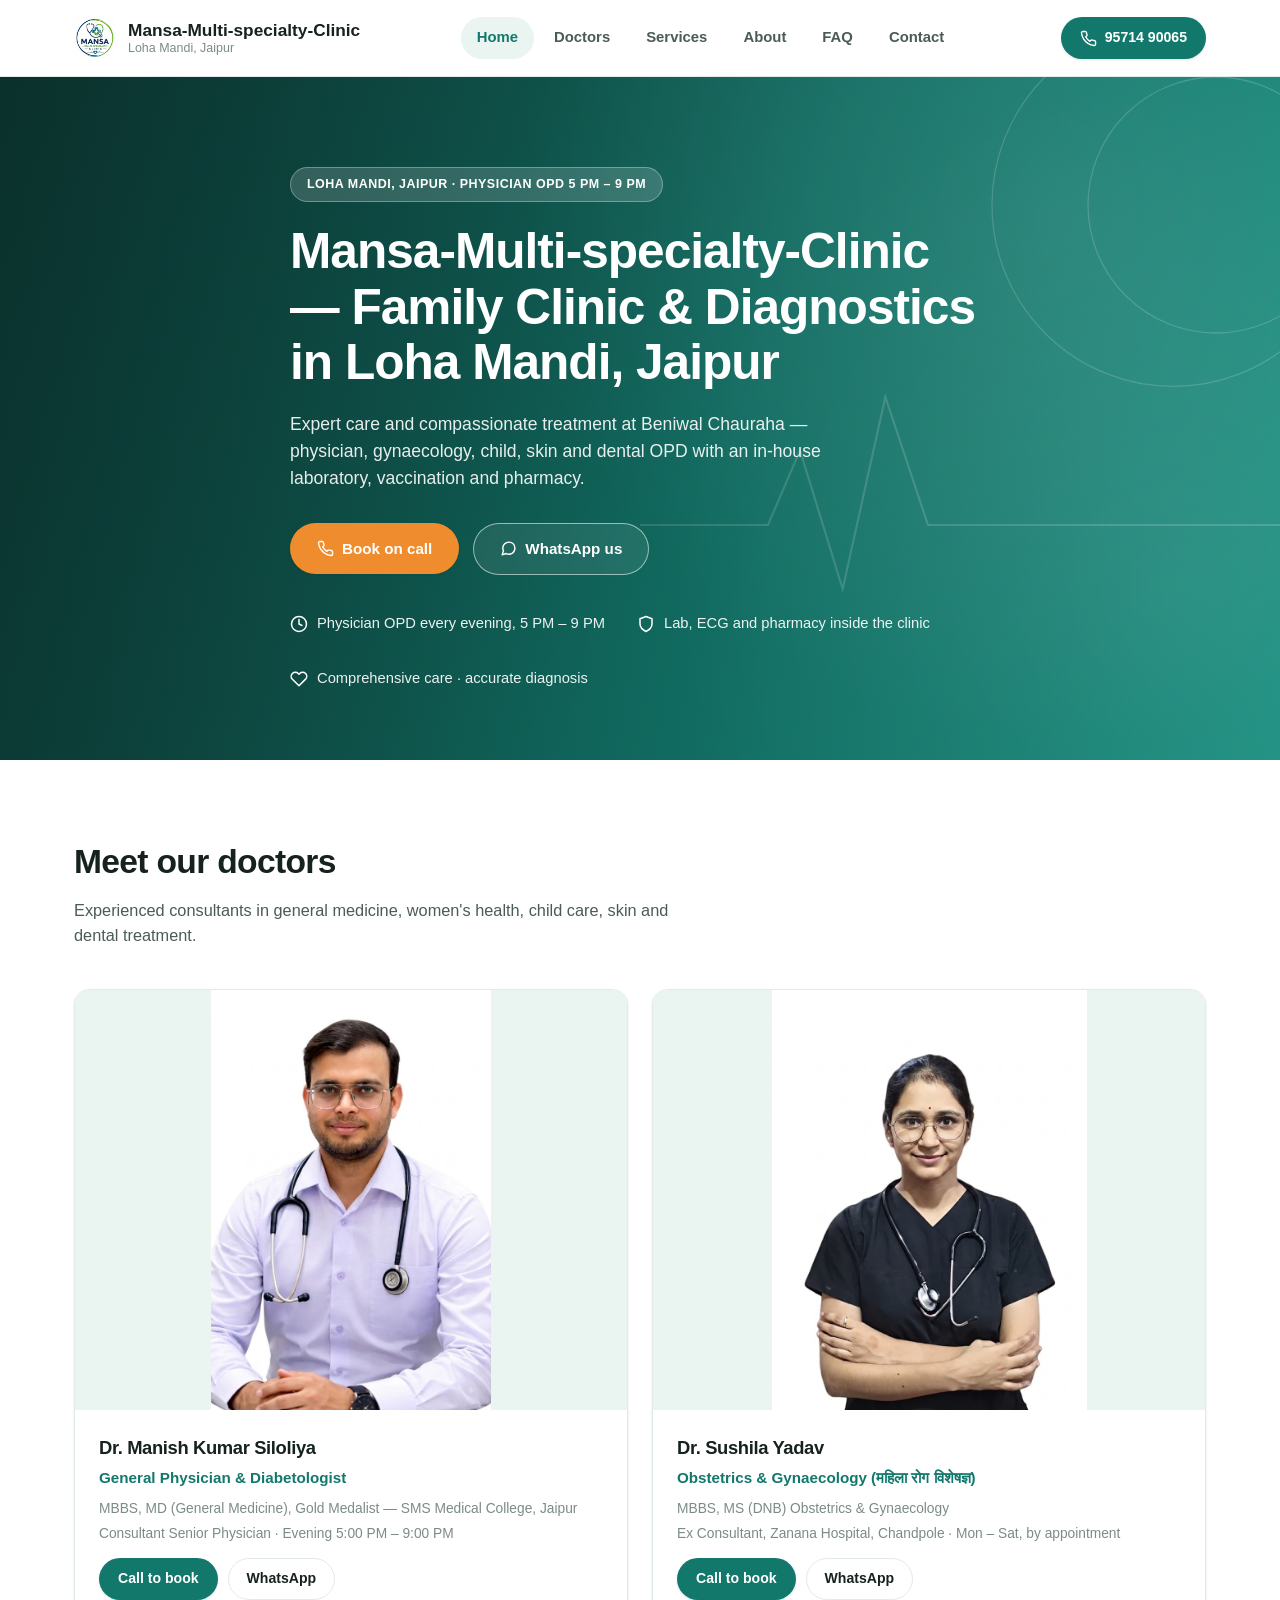
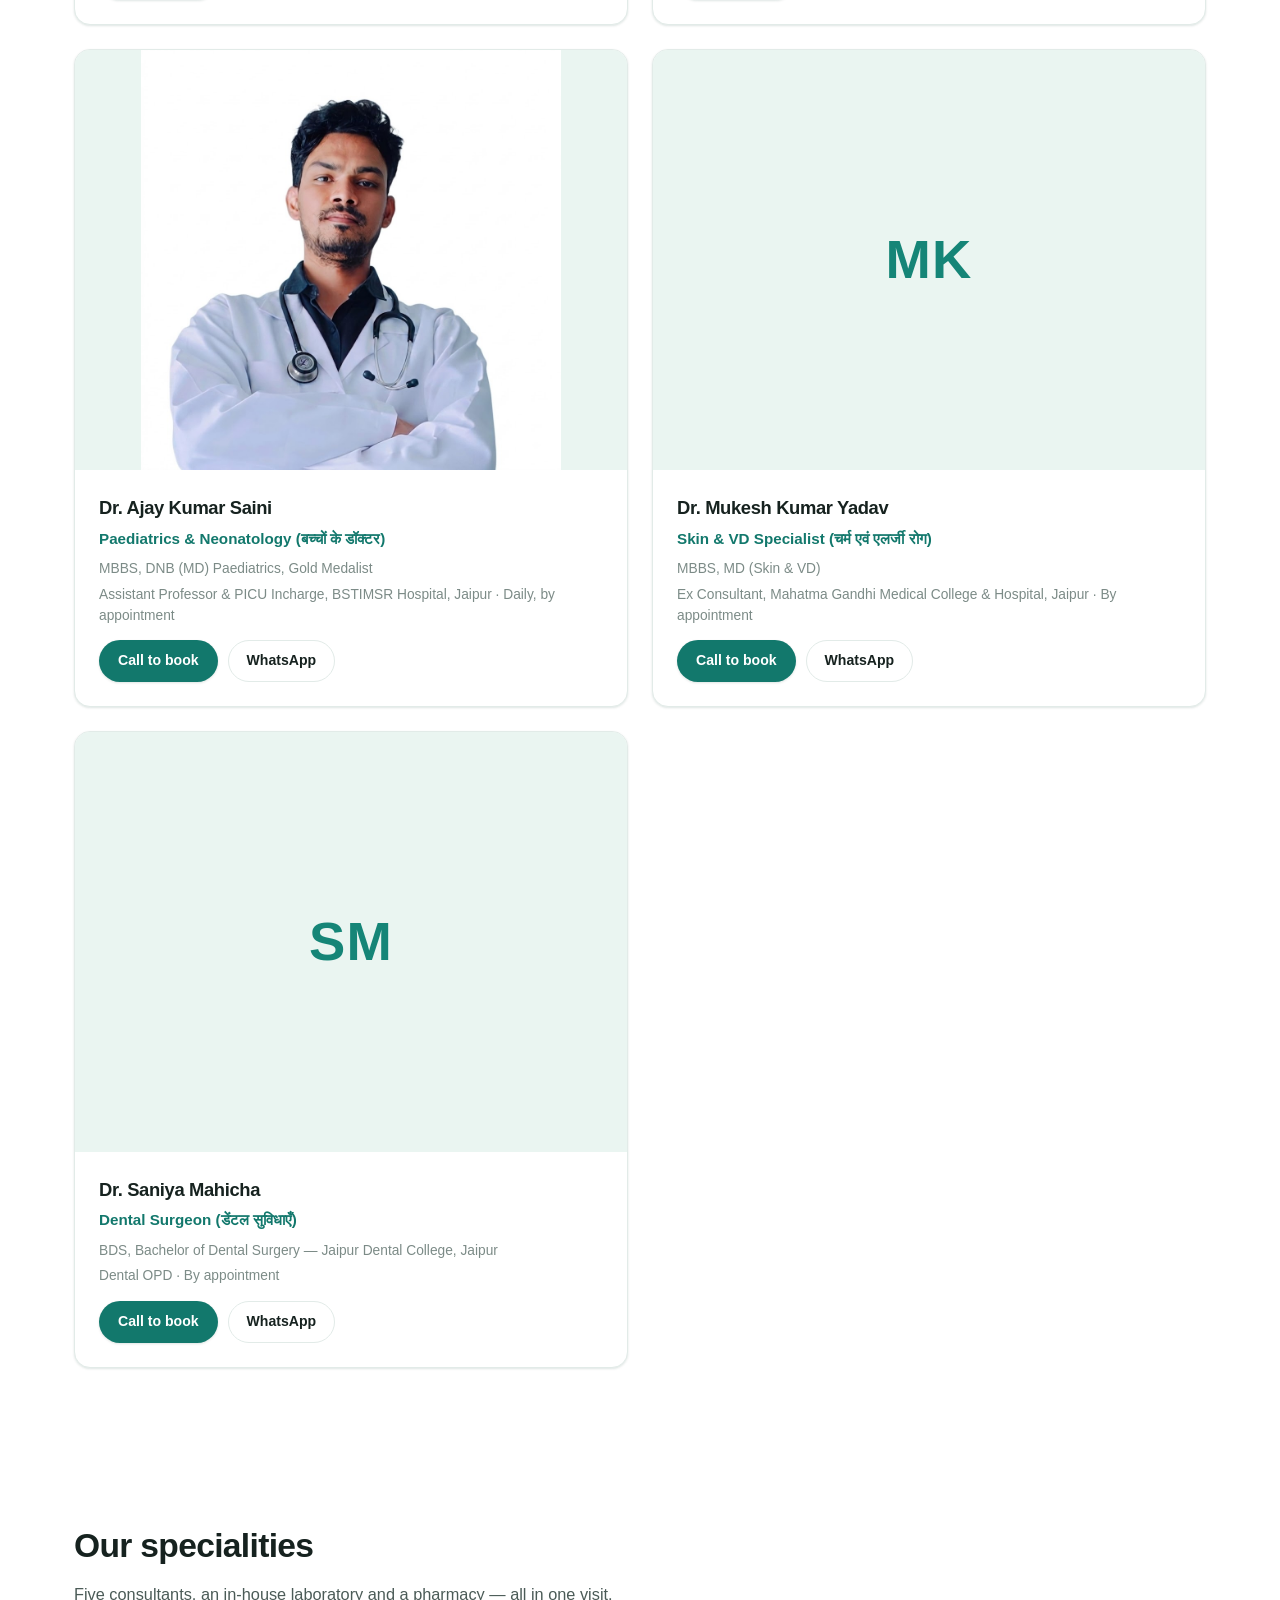
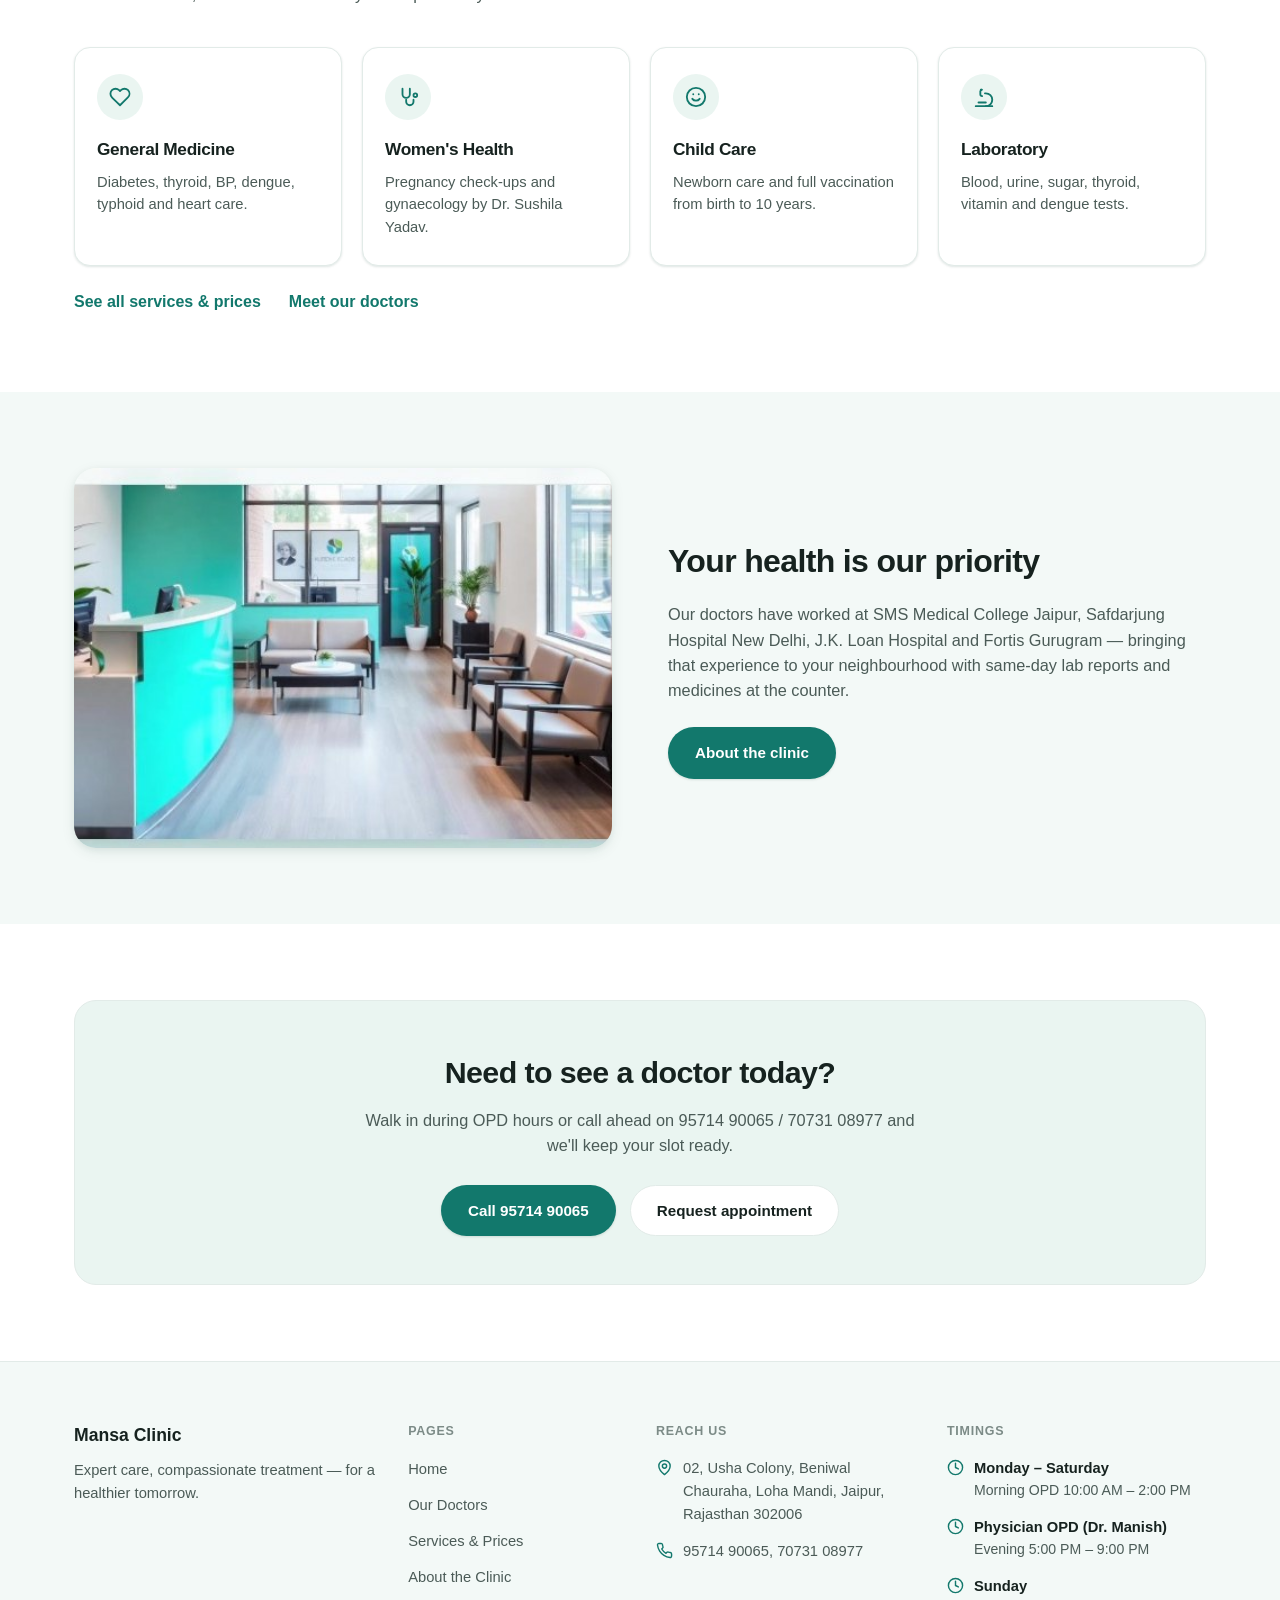
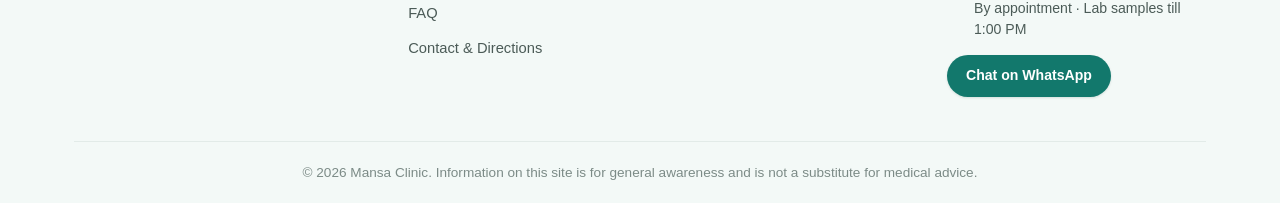
==== index.html @ d9204c1c "Remove empty section tag from index.html" ====
<!DOCTYPE html>
<html lang="en">
<head>
<meta charset="UTF-8" />
<meta name="viewport" content="width=device-width, initial-scale=1.0" />
<title>Mansa-Multi-specialty-Clinic
, Loha Mandi Jaipur | Doctors, Lab Tests &amp; Vaccination</title>
<meta name="description" content="Family clinic at Beniwal Chauraha, Loha Mandi, Jaipur. Physician, gynaecology, child, skin and dental OPD with lab tests, ECG, vaccination and pharmacy. Call 95714 90065." />
<link rel="icon" href="data:image/svg+xml,<svg xmlns=%22http://www.w3.org/2000/svg%22 viewBox=%220 0 24 24%22><circle cx=%2212%22 cy=%2212%22 r=%2212%22 fill=%22%2312786c%22/></svg>" />
<link rel="stylesheet" href="assets/style.css" />
</head>
<body>

<!-- ===================== HEADER ===================== -->
<header class="site-header">
  <div class="container">
    <a href="index.html" class="brand">
     <span class="brand-mark" style="background:none;">
       <img src="assets/logo.png" alt="Mansa Clinic logo" style="width:100%; height:100%; object-fit:contain;">
     </span>
      <span class="brand-text">
        <span class="brand-name">Mansa-Multi-specialty-Clinic
</span>
        <span class="brand-sub">Loha Mandi, Jaipur</span>
      </span>
    </a>

    <nav class="main-nav" id="main-nav">
      <a href="index.html" class="active">Home</a>
      <a href="index.html#doctors">Doctors</a>
      <a href="services.html">Services</a>
      <a href="about.html">About</a>
      <a href="faq.html">FAQ</a>
      <a href="contact.html">Contact</a>
    </nav>

    <a href="tel:+919571490065" class="btn btn-teal btn-sm header-cta">
      <svg viewBox="0 0 24 24" fill="none" stroke="currentColor" stroke-width="2" stroke-linecap="round" stroke-linejoin="round"><path d="M22 16.92v3a2 2 0 0 1-2.18 2 19.79 19.79 0 0 1-8.63-3.07 19.5 19.5 0 0 1-6-6 19.79 19.79 0 0 1-3.07-8.67A2 2 0 0 1 4.11 2h3a2 2 0 0 1 2 1.72c.127.96.361 1.903.7 2.81a2 2 0 0 1-.45 2.11L8.09 9.91a16 16 0 0 0 6 6l1.27-1.27a2 2 0 0 1 2.11-.45c.907.339 1.85.573 2.81.7A2 2 0 0 1 22 16.92z"/></svg>
      95714 90065
    </a>

    <button class="nav-toggle" id="nav-toggle" aria-label="Toggle menu" aria-expanded="false">
      <svg viewBox="0 0 24 24" fill="none" stroke="currentColor" stroke-width="2" stroke-linecap="round" stroke-linejoin="round"><line x1="3" y1="6" x2="21" y2="6"/><line x1="3" y1="12" x2="21" y2="12"/><line x1="3" y1="18" x2="21" y2="18"/></svg>
    </button>
  </div>
</header>

<!-- ===================== HERO ===================== -->
<section class="hero">
  <div class="hero-bg"></div>
  <div class="container hero-content">
    <span class="hero-badge">Loha Mandi, Jaipur · Physician OPD 5 PM – 9 PM</span>
    <h1>Mansa-Multi-specialty-Clinic
 — Family Clinic &amp; Diagnostics in Loha Mandi, Jaipur</h1>
    <p class="lead">Expert care and compassionate treatment at Beniwal Chauraha — physician, gynaecology, child, skin and dental OPD with an in-house laboratory, vaccination and pharmacy.</p>
    <div class="hero-actions">
      <a href="tel:+919571490065" class="btn btn-orange">
        <svg viewBox="0 0 24 24" fill="none" stroke="currentColor" stroke-width="2" stroke-linecap="round" stroke-linejoin="round"><path d="M22 16.92v3a2 2 0 0 1-2.18 2 19.79 19.79 0 0 1-8.63-3.07 19.5 19.5 0 0 1-6-6 19.79 19.79 0 0 1-3.07-8.67A2 2 0 0 1 4.11 2h3a2 2 0 0 1 2 1.72c.127.96.361 1.903.7 2.81a2 2 0 0 1-.45 2.11L8.09 9.91a16 16 0 0 0 6 6l1.27-1.27a2 2 0 0 1 2.11-.45c.907.339 1.85.573 2.81.7A2 2 0 0 1 22 16.92z"/></svg>
        Book on call
      </a>
      <a href="https://wa.me/919571490065?text=Hi!%20I'd%20like%20to%20book%20an%20appointment%20at%20Mansa%20Clinic%2C%20Loha%20Mandi%2C%20Jaipur." class="btn btn-outline-white" target="_blank" rel="noopener">
        <svg viewBox="0 0 24 24" fill="none" stroke="currentColor" stroke-width="2" stroke-linecap="round" stroke-linejoin="round"><path d="M21 11.5a8.38 8.38 0 0 1-.9 3.8 8.5 8.5 0 0 1-7.6 4.7 8.38 8.38 0 0 1-3.8-.9L3 21l1.9-5.7a8.38 8.38 0 0 1-.9-3.8 8.5 8.5 0 0 1 4.7-7.6 8.38 8.38 0 0 1 3.8-.9h.5a8.48 8.48 0 0 1 8 8v.5z"/></svg>
        WhatsApp us
      </a>
    </div>
    <div class="hero-facts">
      <span class="hero-fact">
        <svg viewBox="0 0 24 24" fill="none" stroke="currentColor" stroke-width="2" stroke-linecap="round" stroke-linejoin="round"><circle cx="12" cy="12" r="10"/><polyline points="12 6 12 12 16 14"/></svg>
        Physician OPD every evening, 5 PM – 9 PM
      </span>
      <span class="hero-fact">
        <svg viewBox="0 0 24 24" fill="none" stroke="currentColor" stroke-width="2" stroke-linecap="round" stroke-linejoin="round"><path d="M12 22s8-4 8-10V5l-8-3-8 3v7c0 6 8 10 8 10z"/></svg>
        Lab, ECG and pharmacy inside the clinic
      </span>
      <span class="hero-fact">
        <svg viewBox="0 0 24 24" fill="none" stroke="currentColor" stroke-width="2" stroke-linecap="round" stroke-linejoin="round"><path d="M20.8 4.6a5.5 5.5 0 0 0-7.8 0L12 5.6l-1-1a5.5 5.5 0 0 0-7.8 7.8l1 1L12 21l7.8-7.8 1-1a5.5 5.5 0 0 0 0-7.6z"/></svg>
        Comprehensive care · accurate diagnosis
      </span>
    </div>
  </div>
 </section>
  <!-- ===================== DOCTORS ===================== -->
 <section class="section" id="doctors">
  <div class="container">
    <div class="section-head">
      <h2>Meet our doctors</h2>
      <p>Experienced consultants in general medicine, women's health, child care, skin and dental treatment.</p>
    </div>

    <div class="doctor-grid">

      <div class="doctor-card">
        <div class="doctor-photo">
          <img src="assets/doctor-manish.jpg" alt="Dr. Manish Kumar Siloliya" />
        </div>
        <div class="doctor-body">
          <h3>Dr. Manish Kumar Siloliya</h3>
          <span class="doctor-specialty">General Physician &amp; Diabetologist</span>
          <p class="doctor-cred">MBBS, MD (General Medicine), Gold Medalist — SMS Medical College, Jaipur</p>
          <p class="doctor-cred">Consultant Senior Physician · Evening 5:00 PM – 9:00 PM</p>
          <div class="doctor-actions">
            <a href="tel:+919571490065" class="btn btn-teal btn-sm">Call to book</a>
            <a href="https://wa.me/919571490065" class="btn btn-outline btn-sm" target="_blank" rel="noopener">WhatsApp</a>
          </div>
        </div>
      </div>

      <div class="doctor-card">
        <div class="doctor-photo">
          <img src="assets/doctor-sushila.jpg" alt="Dr. Sushila Yadav" />
        </div>
        <div class="doctor-body">
          <h3>Dr. Sushila Yadav</h3>
          <span class="doctor-specialty">Obstetrics &amp; Gynaecology (महिला रोग विशेषज्ञ)</span>
          <p class="doctor-cred">MBBS, MS (DNB) Obstetrics &amp; Gynaecology</p>
          <p class="doctor-cred">Ex Consultant, Zanana Hospital, Chandpole · Mon – Sat, by appointment</p>
          <div class="doctor-actions">
            <a href="tel:+919571490065" class="btn btn-teal btn-sm">Call to book</a>
            <a href="https://wa.me/919571490065" class="btn btn-outline btn-sm" target="_blank" rel="noopener">WhatsApp</a>
          </div>
        </div>
      </div>

      <div class="doctor-card">
        <div class="doctor-photo">
          <img src="assets/doctor-ajay.jpg" alt="Dr. Ajay Kumar Saini" />
        </div>
        <div class="doctor-body">
          <h3>Dr. Ajay Kumar Saini</h3>
          <span class="doctor-specialty">Paediatrics &amp; Neonatology (बच्चों के डॉक्टर)</span>
          <p class="doctor-cred">MBBS, DNB (MD) Paediatrics, Gold Medalist</p>
          <p class="doctor-cred">Assistant Professor &amp; PICU Incharge, BSTIMSR Hospital, Jaipur · Daily, by appointment</p>
          <div class="doctor-actions">
            <a href="tel:+919571490065" class="btn btn-teal btn-sm">Call to book</a>
            <a href="https://wa.me/919571490065" class="btn btn-outline btn-sm" target="_blank" rel="noopener">WhatsApp</a>
          </div>
        </div>
      </div>

      <div class="doctor-card">
        <div class="doctor-photo">
          <span class="doctor-initials">MK</span>
        </div>
        <div class="doctor-body">
          <h3>Dr. Mukesh Kumar Yadav</h3>
          <span class="doctor-specialty">Skin &amp; VD Specialist (चर्म एवं एलर्जी रोग)</span>
          <p class="doctor-cred">MBBS, MD (Skin &amp; VD)</p>
          <p class="doctor-cred">Ex Consultant, Mahatma Gandhi Medical College &amp; Hospital, Jaipur · By appointment</p>
          <div class="doctor-actions">
            <a href="tel:+919571490065" class="btn btn-teal btn-sm">Call to book</a>
            <a href="https://wa.me/919571490065" class="btn btn-outline btn-sm" target="_blank" rel="noopener">WhatsApp</a>
          </div>
        </div>
      </div>

      <div class="doctor-card">
        <div class="doctor-photo">
          <span class="doctor-initials">SM</span>
        </div>
        <div class="doctor-body">
          <h3>Dr. Saniya Mahicha</h3>
          <span class="doctor-specialty">Dental Surgeon (डेंटल सुविधाएँ)</span>
          <p class="doctor-cred">BDS, Bachelor of Dental Surgery — Jaipur Dental College, Jaipur</p>
          <p class="doctor-cred">Dental OPD · By appointment</p>
          <div class="doctor-actions">
            <a href="tel:+919571490065" class="btn btn-teal btn-sm">Call to book</a>
            <a href="https://wa.me/919571490065" class="btn btn-outline btn-sm" target="_blank" rel="noopener">WhatsApp</a>
          </div>
        </div>
      </div>

    </div>
  </div>
</section>

<!-- ===================== SPECIALITIES ===================== -->
<section class="section">
  <div class="container">
    <div class="section-head">
      <h2>Our specialities</h2>
      <p>Five consultants, an in-house laboratory and a pharmacy — all in one visit.</p>
    </div>

    <div class="card-grid-4">
      <div class="feature-card">
        <span class="feature-icon">
          <svg viewBox="0 0 24 24" fill="none" stroke="currentColor" stroke-width="2" stroke-linecap="round" stroke-linejoin="round"><path d="M20.8 4.6a5.5 5.5 0 0 0-7.8 0L12 5.6l-1-1a5.5 5.5 0 0 0-7.8 7.8l1 1L12 21l7.8-7.8 1-1a5.5 5.5 0 0 0 0-7.6z"/></svg>
        </span>
        <h3>General Medicine</h3>
        <p>Diabetes, thyroid, BP, dengue, typhoid and heart care.</p>
      </div>

      <div class="feature-card">
        <span class="feature-icon">
          <svg viewBox="0 0 24 24" fill="none" stroke="currentColor" stroke-width="2" stroke-linecap="round" stroke-linejoin="round"><path d="M6 3v6a4 4 0 0 0 8 0V3"/><path d="M10 15v2a4 4 0 0 0 8 0v-2"/><circle cx="20" cy="10" r="2"/></svg>
        </span>
        <h3>Women's Health</h3>
        <p>Pregnancy check-ups and gynaecology by Dr. Sushila Yadav.</p>
      </div>

      <div class="feature-card">
        <span class="feature-icon">
          <svg viewBox="0 0 24 24" fill="none" stroke="currentColor" stroke-width="2" stroke-linecap="round" stroke-linejoin="round"><circle cx="12" cy="12" r="10"/><path d="M8 14s1.5 2 4 2 4-2 4-2"/><line x1="9" y1="9" x2="9.01" y2="9"/><line x1="15" y1="9" x2="15.01" y2="9"/></svg>
        </span>
        <h3>Child Care</h3>
        <p>Newborn care and full vaccination from birth to 10 years.</p>
      </div>

      <div class="feature-card">
        <span class="feature-icon">
          <svg viewBox="0 0 24 24" fill="none" stroke="currentColor" stroke-width="2" stroke-linecap="round" stroke-linejoin="round"><path d="M6 18h8"/><path d="M3 22h18"/><path d="M14 22a7 7 0 1 0 0-14h-1"/><path d="M9.5 4 8 5.5V9a2 2 0 0 0 2 2"/><path d="M8.5 4h1"/></svg>
        </span>
        <h3>Laboratory</h3>
        <p>Blood, urine, sugar, thyroid, vitamin and dengue tests.</p>
      </div>
    </div>

    <div class="section-links">
      <a href="services.html" class="text-link">See all services &amp; prices</a>
      <a href="doctors.html" class="text-link">Meet our doctors</a>
    </div>
  </div>
</section>

<!-- ===================== SPLIT: reception + priority text ===================== -->
<section class="section section-alt">
  <div class="container split">
    <div class="split-media">
      <img src="assets/reception.jpg" alt="Waiting area and reception at Mansa-Multi-specialty-Clinic
, Loha Mandi, Jaipur" />
    </div>
    <div>
      <h2>Your health is our priority</h2>
      <p>Our doctors have worked at SMS Medical College Jaipur, Safdarjung Hospital New Delhi, J.K. Loan Hospital and Fortis Gurugram — bringing that experience to your neighbourhood with same-day lab reports and medicines at the counter.</p>
      <a href="about.html" class="btn btn-teal">About the clinic</a>
    </div>
  </div>
</section>

<!-- ===================== CTA ===================== -->
<section class="section">
  <div class="container">
    <div class="cta-banner">
      <h2>Need to see a doctor today?</h2>
      <p>Walk in during OPD hours or call ahead on 95714 90065 / 70731 08977 and we'll keep your slot ready.</p>
      <div class="cta-actions">
        <a href="tel:+919571490065" class="btn btn-teal">Call 95714 90065</a>
        <a href="contact.html" class="btn btn-outline">Request appointment</a>
      </div>
    </div>
  </div>
</section>

<!-- ===================== FOOTER ===================== -->
<footer class="site-footer">
  <div class="container">
    <div class="footer-grid">
      <div class="footer-col">
        <div class="footer-brand">Mansa Clinic</div>
        <p>Expert care, compassionate treatment — for a healthier tomorrow.</p>
      </div>
      <div class="footer-col">
        <h4>Pages</h4>
        <ul>
          <li><a href="index.html">Home</a></li>
          <li><a href="index.html#doctors">Our Doctors</a></li>
          <li><a href="services.html">Services &amp; Prices</a></li>
          <li><a href="about.html">About the Clinic</a></li>
          <li><a href="faq.html">FAQ</a></li>
          <li><a href="contact.html">Contact &amp; Directions</a></li>
        </ul>
      </div>
      <div class="footer-col">
        <h4>Reach us</h4>
        <div class="footer-line">
          <svg viewBox="0 0 24 24" fill="none" stroke="currentColor" stroke-width="2" stroke-linecap="round" stroke-linejoin="round"><path d="M20 10c0 6-8 12-8 12s-8-6-8-12a8 8 0 0 1 16 0z"/><circle cx="12" cy="10" r="3"/></svg>
          <span>02, Usha Colony, Beniwal Chauraha, Loha Mandi, Jaipur, Rajasthan 302006</span>
        </div>
        <div class="footer-line">
          <svg viewBox="0 0 24 24" fill="none" stroke="currentColor" stroke-width="2" stroke-linecap="round" stroke-linejoin="round"><path d="M22 16.92v3a2 2 0 0 1-2.18 2 19.79 19.79 0 0 1-8.63-3.07 19.5 19.5 0 0 1-6-6 19.79 19.79 0 0 1-3.07-8.67A2 2 0 0 1 4.11 2h3a2 2 0 0 1 2 1.72c.127.96.361 1.903.7 2.81a2 2 0 0 1-.45 2.11L8.09 9.91a16 16 0 0 0 6 6l1.27-1.27a2 2 0 0 1 2.11-.45c.907.339 1.85.573 2.81.7A2 2 0 0 1 22 16.92z"/></svg>
          <span><a href="tel:+919571490065">95714 90065</a>, <a href="tel:+917073108977">70731 08977</a></span>
        </div>
      </div>
      <div class="footer-col">
        <h4>Timings</h4>
        <div class="footer-timing">
          <svg viewBox="0 0 24 24" fill="none" stroke="currentColor" stroke-width="2" stroke-linecap="round" stroke-linejoin="round"><circle cx="12" cy="12" r="10"/><polyline points="12 6 12 12 16 14"/></svg>
          <span><strong>Monday – Saturday</strong><span>Morning OPD 10:00 AM – 2:00 PM</span></span>
        </div>
        <div class="footer-timing">
          <svg viewBox="0 0 24 24" fill="none" stroke="currentColor" stroke-width="2" stroke-linecap="round" stroke-linejoin="round"><circle cx="12" cy="12" r="10"/><polyline points="12 6 12 12 16 14"/></svg>
          <span><strong>Physician OPD (Dr. Manish)</strong><span>Evening 5:00 PM – 9:00 PM</span></span>
        </div>
        <div class="footer-timing">
          <svg viewBox="0 0 24 24" fill="none" stroke="currentColor" stroke-width="2" stroke-linecap="round" stroke-linejoin="round"><circle cx="12" cy="12" r="10"/><polyline points="12 6 12 12 16 14"/></svg>
          <span><strong>Sunday</strong><span>By appointment · Lab samples till 1:00 PM</span></span>
        </div>
        <a href="https://wa.me/919571490065?text=Hi!%20I'd%20like%20to%20book%20an%20appointment%20at%20Mansa%20Clinic%2C%20Loha%20Mandi%2C%20Jaipur." class="btn btn-teal btn-sm" target="_blank" rel="noopener">Chat on WhatsApp</a>
      </div>
    </div>
    <div class="footer-bottom">© 2026 Mansa Clinic. Information on this site is for general awareness and is not a substitute for medical advice.</div>
  </div>
</footer>

<!-- ===================== MOBILE STICKY BAR ===================== -->
<div class="mobile-bar">
  <a href="tel:+919571490065" class="mb-call">
    <svg viewBox="0 0 24 24" fill="none" stroke="currentColor" stroke-width="2" stroke-linecap="round" stroke-linejoin="round"><path d="M22 16.92v3a2 2 0 0 1-2.18 2 19.79 19.79 0 0 1-8.63-3.07 19.5 19.5 0 0 1-6-6 19.79 19.79 0 0 1-3.07-8.67A2 2 0 0 1 4.11 2h3a2 2 0 0 1 2 1.72c.127.96.361 1.903.7 2.81a2 2 0 0 1-.45 2.11L8.09 9.91a16 16 0 0 0 6 6l1.27-1.27a2 2 0 0 1 2.11-.45c.907.339 1.85.573 2.81.7A2 2 0 0 1 22 16.92z"/></svg>
    Call now
  </a>
  <a href="https://wa.me/919571490065" class="mb-whatsapp" target="_blank" rel="noopener">
    <svg viewBox="0 0 24 24" fill="none" stroke="currentColor" stroke-width="2" stroke-linecap="round" stroke-linejoin="round"><path d="M21 11.5a8.38 8.38 0 0 1-.9 3.8 8.5 8.5 0 0 1-7.6 4.7 8.38 8.38 0 0 1-3.8-.9L3 21l1.9-5.7a8.38 8.38 0 0 1-.9-3.8 8.5 8.5 0 0 1 4.7-7.6 8.38 8.38 0 0 1 3.8-.9h.5a8.48 8.48 0 0 1 8 8v.5z"/></svg>
    WhatsApp
  </a>
  <a href="contact.html" class="mb-book">
    <svg viewBox="0 0 24 24" fill="none" stroke="currentColor" stroke-width="2" stroke-linecap="round" stroke-linejoin="round"><rect x="3" y="4" width="18" height="18" rx="2"/><line x1="16" y1="2" x2="16" y2="6"/><line x1="8" y1="2" x2="8" y2="6"/><line x1="3" y1="10" x2="21" y2="10"/></svg>
    Book
  </a>
</div>

<script src="assets/script.js"></script>
</body>
</html>
---- assets/style.css ----
/* ==========================================================================
   Mansa Clinic — shared stylesheet
   Replicates the existing Lovable-built site: teal/sage palette, warm
   orange CTA accent, pill buttons, soft cards, clean sans-serif type.
   ========================================================================== */

:root {
  --teal-900: #0d3d38;
  --teal-700: #12786c;
  --teal-600: #158577;
  --teal-500: #1c9c8b;
  --sage-100: #eaf5f1;
  --sage-50: #f3f9f7;
  --ink: #16221f;
  --ink-soft: #4b5b57;
  --ink-faint: #7c8b87;
  --line: #e2ebe8;
  --white: #ffffff;
  --orange: #ef8d2e;
  --orange-dark: #d97a1c;
  --rose: #c65d78;
  --rose-bg: #fbeaf0;
  --shadow-sm: 0 1px 2px rgba(13, 61, 56, 0.06), 0 1px 3px rgba(13, 61, 56, 0.08);
  --shadow-md: 0 4px 14px rgba(13, 61, 56, 0.08), 0 2px 6px rgba(13, 61, 56, 0.06);
  --shadow-lg: 0 12px 32px rgba(13, 61, 56, 0.14);
  --radius-sm: 10px;
  --radius-md: 16px;
  --radius-lg: 22px;
  --radius-pill: 999px;
  --max-width: 1180px;
  --header-h: 76px;
}

* {
  box-sizing: border-box;
}

html {
  scroll-behavior: smooth;
}

body {
  margin: 0;
  font-family: "Inter", -apple-system, BlinkMacSystemFont, "Segoe UI", Roboto, Helvetica, Arial, sans-serif;
  color: var(--ink);
  background: var(--white);
  line-height: 1.55;
  -webkit-font-smoothing: antialiased;
}

img {
  max-width: 100%;
  display: block;
}

a {
  color: inherit;
  text-decoration: none;
}

ul {
  margin: 0;
  padding: 0;
  list-style: none;
}

h1, h2, h3, h4 {
  margin: 0;
  font-weight: 800;
  letter-spacing: -0.02em;
  color: var(--ink);
}

p {
  margin: 0;
}

button {
  font-family: inherit;
  cursor: pointer;
}

.container {
  width: 100%;
  max-width: var(--max-width);
  margin: 0 auto;
  padding: 0 24px;
}

:focus-visible {
  outline: 2px solid var(--teal-600);
  outline-offset: 2px;
}

/* Respect reduced motion */
@media (prefers-reduced-motion: reduce) {
  *, *::before, *::after {
    animation-duration: 0.01ms !important;
    animation-iteration-count: 1 !important;
    transition-duration: 0.01ms !important;
    scroll-behavior: auto !important;
  }
}

/* ---------------- Buttons ---------------- */

.btn {
  display: inline-flex;
  align-items: center;
  justify-content: center;
  gap: 8px;
  padding: 13px 26px;
  border-radius: var(--radius-pill);
  font-weight: 600;
  font-size: 0.95rem;
  border: 1px solid transparent;
  transition: transform 0.15s ease, box-shadow 0.15s ease, background 0.15s ease;
  white-space: nowrap;
}

.btn svg {
  width: 17px;
  height: 17px;
  flex-shrink: 0;
}

.btn:hover {
  transform: translateY(-1px);
}

.btn-orange {
  background: var(--orange);
  color: var(--white);
  box-shadow: var(--shadow-sm);
}

.btn-orange:hover {
  background: var(--orange-dark);
}

.btn-teal {
  background: var(--teal-700);
  color: var(--white);
  box-shadow: var(--shadow-sm);
}

.btn-teal:hover {
  background: var(--teal-900);
}

.btn-outline {
  background: var(--white);
  color: var(--ink);
  border-color: var(--line);
}

.btn-outline:hover {
  border-color: var(--teal-600);
  background: var(--sage-50);
}

.btn-outline-white {
  background: rgba(255, 255, 255, 0.08);
  color: var(--white);
  border-color: rgba(255, 255, 255, 0.55);
  backdrop-filter: blur(2px);
}

.btn-outline-white:hover {
  background: rgba(255, 255, 255, 0.18);
}

.btn-sm {
  padding: 9px 18px;
  font-size: 0.88rem;
}

.btn-block {
  width: 100%;
}

.text-link {
  color: var(--teal-700);
  font-weight: 600;
  border-bottom: 1px solid transparent;
  transition: border-color 0.15s ease;
}

.text-link:hover {
  border-color: var(--teal-700);
}

/* ---------------- Header ---------------- */

.site-header {
  position: sticky;
  top: 0;
  z-index: 100;
  background: rgba(255, 255, 255, 0.92);
  backdrop-filter: blur(10px);
  border-bottom: 1px solid var(--line);
}

.site-header .container {
  display: flex;
  align-items: center;
  justify-content: space-between;
  height: var(--header-h);
  gap: 16px;
}

.brand {
  display: flex;
  align-items: center;
  gap: 12px;
  flex-shrink: 0;
}

.brand-mark {
  width: 42px;
  height: 42px;
  border-radius: 50%;
  background: var(--teal-700);
  display: flex;
  align-items: center;
  justify-content: center;
  flex-shrink: 0;
}

.brand-mark svg {
  width: 22px;
  height: 22px;
  color: var(--white);
}

.brand-text {
  display: flex;
  flex-direction: column;
  line-height: 1.15;
}

.brand-name {
  font-weight: 800;
  font-size: 1.08rem;
  color: var(--ink);
}

.brand-sub {
  font-size: 0.78rem;
  color: var(--ink-faint);
  font-weight: 500;
}

.main-nav {
  display: flex;
  align-items: center;
  gap: 4px;
}

.main-nav a {
  padding: 9px 16px;
  border-radius: var(--radius-pill);
  font-size: 0.93rem;
  font-weight: 600;
  color: var(--ink-soft);
  transition: background 0.15s ease, color 0.15s ease;
}

.main-nav a:hover {
  background: var(--sage-100);
  color: var(--ink);
}

.main-nav a.active {
  background: var(--sage-100);
  color: var(--teal-700);
}

.header-cta {
  flex-shrink: 0;
}

.nav-toggle {
  display: none;
  background: none;
  border: none;
  padding: 8px;
  color: var(--ink);
}

.nav-toggle svg {
  width: 26px;
  height: 26px;
}

/* ---------------- Breadcrumb ---------------- */

.breadcrumb {
  padding: 18px 0 0;
  font-size: 0.88rem;
  color: var(--ink-faint);
  display: flex;
  align-items: center;
  gap: 6px;
}

.breadcrumb a {
  color: var(--ink-faint);
  transition: color 0.15s ease;
}

.breadcrumb a:hover {
  color: var(--teal-700);
}

.breadcrumb .current {
  color: var(--ink);
  font-weight: 600;
}

/* ---------------- Page header (inner pages) ---------------- */

.page-head {
  padding: 20px 0 44px;
}

.page-head h1 {
  font-size: clamp(2rem, 4vw, 2.6rem);
  margin-bottom: 14px;
}

.page-head p {
  color: var(--ink-soft);
  font-size: 1.05rem;
  max-width: 640px;
}

/* ---------------- Hero (home) ---------------- */

.hero {
  position: relative;
  min-height: 640px;
  display: flex;
  align-items: center;
  color: var(--white);
  overflow: hidden;
}

.hero-bg {
  position: absolute;
  inset: 0;
  background:
    radial-gradient(circle at 82% 20%, rgba(255, 255, 255, 0.10) 0%, transparent 45%),
    radial-gradient(circle at 92% 75%, rgba(255, 255, 255, 0.08) 0%, transparent 40%),
    linear-gradient(115deg, var(--teal-900) 0%, var(--teal-700) 55%, var(--teal-500) 130%);
  z-index: 0;
  overflow: hidden;
}

.hero-bg::before {
  content: "";
  position: absolute;
  inset: 0;
  opacity: 0.5;
  background-image: url('data:image/svg+xml;utf8,<svg xmlns="http://www.w3.org/2000/svg" width="600" height="600" viewBox="0 0 600 600"><g fill="none" stroke="white" stroke-width="1.2" opacity="0.35"><circle cx="500" cy="120" r="170"/><circle cx="540" cy="120" r="120"/><path d="M0 420 L120 420 L150 350 L190 480 L230 300 L270 420 L600 420" stroke-width="2"/></g></svg>');
  background-repeat: no-repeat;
  background-position: right top, left 60% bottom;
  background-size: 640px 640px;
}

.hero-bg::after {
  content: "";
  position: absolute;
  inset: 0;
  background: linear-gradient(90deg, rgba(9, 38, 34, 0.55) 0%, rgba(9, 38, 34, 0.15) 60%, transparent 100%);
}

.hero-content {
  position: relative;
  z-index: 1;
  padding: 90px 0 70px;
  max-width: 700px;
}

.hero-badge {
  display: inline-flex;
  align-items: center;
  gap: 8px;
  padding: 7px 16px;
  border-radius: var(--radius-pill);
  background: rgba(255, 255, 255, 0.16);
  border: 1px solid rgba(255, 255, 255, 0.3);
  font-size: 0.78rem;
  font-weight: 700;
  letter-spacing: 0.04em;
  text-transform: uppercase;
  margin-bottom: 22px;
}

.hero h1 {
  color: var(--white);
  font-size: clamp(2.1rem, 4.6vw, 3.1rem);
  line-height: 1.12;
  margin-bottom: 20px;
}

.hero p.lead {
  font-size: 1.1rem;
  color: rgba(255, 255, 255, 0.9);
  margin-bottom: 30px;
  max-width: 580px;
}

.hero-actions {
  display: flex;
  gap: 14px;
  flex-wrap: wrap;
  margin-bottom: 38px;
}

.hero-facts {
  display: flex;
  gap: 32px;
  flex-wrap: wrap;
}

.hero-fact {
  display: flex;
  align-items: center;
  gap: 9px;
  font-size: 0.92rem;
  color: rgba(255, 255, 255, 0.92);
  font-weight: 500;
}

.hero-fact svg {
  width: 18px;
  height: 18px;
  flex-shrink: 0;
  color: var(--white);
}

/* ---------------- Sections ---------------- */

.section {
  padding: 76px 0;
}

.section-tight {
  padding: 56px 0;
}

.section-alt {
  background: var(--sage-50);
}

.section-head {
  margin-bottom: 40px;
  max-width: 640px;
}

.section-head h2 {
  font-size: clamp(1.6rem, 3vw, 2.1rem);
  margin-bottom: 10px;
}

.section-head p {
  color: var(--ink-soft);
  font-size: 1.02rem;
}

.section-links {
  display: flex;
  gap: 28px;
  margin-top: 24px;
  flex-wrap: wrap;
}

/* ---------------- Specialities / feature cards ---------------- */

.card-grid-4 {
  display: grid;
  grid-template-columns: repeat(4, 1fr);
  gap: 20px;
}

.feature-card {
  background: var(--white);
  border: 1px solid var(--line);
  border-radius: var(--radius-md);
  padding: 26px 22px;
  box-shadow: var(--shadow-sm);
  transition: box-shadow 0.2s ease, transform 0.2s ease;
}

.feature-card:hover {
  box-shadow: var(--shadow-md);
  transform: translateY(-2px);
}

.feature-icon {
  width: 46px;
  height: 46px;
  border-radius: 50%;
  background: var(--sage-100);
  display: flex;
  align-items: center;
  justify-content: center;
  margin-bottom: 16px;
  color: var(--teal-700);
}

.feature-icon svg {
  width: 22px;
  height: 22px;
}

.feature-card h3 {
  font-size: 1.08rem;
  margin-bottom: 8px;
}

.feature-card p {
  color: var(--ink-soft);
  font-size: 0.92rem;
}

/* ---------------- Split (image + text) ---------------- */

.split {
  display: grid;
  grid-template-columns: 1fr 1fr;
  gap: 56px;
  align-items: center;
}

.split img {
  border-radius: var(--radius-lg);
  box-shadow: var(--shadow-md);
  width: 100%;
  height: 380px;
  object-fit: cover;
}

.split h2 {
  font-size: clamp(1.5rem, 3vw, 2rem);
  margin-bottom: 16px;
}

.split p {
  color: var(--ink-soft);
  font-size: 1.02rem;
  margin-bottom: 24px;
}

.split.reverse {
  grid-template-columns: 1fr 1fr;
}

.split.reverse .split-media {
  order: 2;
}

/* ---------------- CTA banner ---------------- */

.cta-banner {
  background: var(--sage-100);
  border: 1px solid var(--line);
  border-radius: var(--radius-lg);
  padding: 48px 40px;
  text-align: center;
}

.cta-banner h2 {
  font-size: clamp(1.4rem, 3vw, 1.9rem);
  margin-bottom: 12px;
}

.cta-banner p {
  color: var(--ink-soft);
  font-size: 1.02rem;
  max-width: 560px;
  margin: 0 auto 26px;
}

.cta-actions {
  display: flex;
  gap: 14px;
  justify-content: center;
  flex-wrap: wrap;
}

/* ---------------- Footer ---------------- */

.site-footer {
  background: var(--sage-50);
  border-top: 1px solid var(--line);
  padding: 60px 0 0;
}

.footer-grid {
  display: grid;
  grid-template-columns: 1.4fr 1fr 1.2fr 1.2fr;
  gap: 32px;
  padding-bottom: 44px;
}

.footer-col h4 {
  font-size: 0.78rem;
  font-weight: 700;
  letter-spacing: 0.06em;
  text-transform: uppercase;
  color: var(--ink-faint);
  margin-bottom: 16px;
}

.footer-col .footer-brand {
  font-size: 1.1rem;
  font-weight: 800;
  margin-bottom: 10px;
}

.footer-col p {
  color: var(--ink-soft);
  font-size: 0.92rem;
}

.footer-col ul li {
  margin-bottom: 11px;
}

.footer-col ul li a {
  color: var(--ink-soft);
  font-size: 0.92rem;
  transition: color 0.15s ease;
}

.footer-col ul li a:hover {
  color: var(--teal-700);
}

.footer-line {
  display: flex;
  align-items: flex-start;
  gap: 10px;
  margin-bottom: 14px;
  font-size: 0.92rem;
  color: var(--ink-soft);
}

.footer-line svg {
  width: 17px;
  height: 17px;
  flex-shrink: 0;
  color: var(--teal-700);
  margin-top: 2px;
}

.footer-timing {
  display: flex;
  gap: 10px;
  margin-bottom: 14px;
}

.footer-timing svg {
  width: 17px;
  height: 17px;
  flex-shrink: 0;
  color: var(--teal-700);
  margin-top: 2px;
}

.footer-timing strong {
  display: block;
  font-size: 0.92rem;
  color: var(--ink);
  font-weight: 600;
}

.footer-timing span {
  font-size: 0.88rem;
  color: var(--ink-soft);
}

.footer-bottom {
  border-top: 1px solid var(--line);
  padding: 20px 0;
  text-align: center;
  font-size: 0.85rem;
  color: var(--ink-faint);
}

/* ---------------- Doctors page ---------------- */

.doctor-grid {
  display: grid;
  grid-template-columns: 1fr 1fr;
  gap: 24px;
  margin-top: 36px;
}

.doctor-card {
  background: var(--white);
  border: 1px solid var(--line);
  border-radius: var(--radius-md);
  overflow: hidden;
  box-shadow: var(--shadow-sm);
  transition: box-shadow 0.2s ease, transform 0.2s ease;
}

.doctor-card:hover {
  box-shadow: var(--shadow-md);
  transform: translateY(-2px);
}

.doctor-photo {
  height: 420px;
  background: var(--sage-100);
  display: flex;
  align-items: center;
  justify-content: center;
  overflow: hidden;
}

.doctor-photo img {
  width: 100%;
  height: 100%;
  object-fit: contain;
}

.doctor-initials {
  font-size: 3.4rem;
  font-weight: 700;
  color: var(--teal-600);
  letter-spacing: 0.02em;
}

.doctor-body {
  padding: 24px;
}

.doctor-body h3 {
  font-size: 1.15rem;
  margin-bottom: 4px;
}

.doctor-specialty {
  color: var(--teal-700);
  font-weight: 600;
  font-size: 0.95rem;
  margin-bottom: 8px;
  display: block;
}

.doctor-cred {
  color: var(--ink-faint);
  font-size: 0.86rem;
  margin-bottom: 4px;
}

.doctor-cred + .doctor-cred {
  margin-bottom: 14px;
}

.doctor-desc {
  color: var(--ink-soft);
  font-size: 0.93rem;
  margin: 14px 0 20px;
}

.doctor-actions {
  display: flex;
  gap: 10px;
  flex-wrap: wrap;
}

.doctors-note {
  margin-top: 32px;
  color: var(--ink-soft);
  font-size: 0.98rem;
}

/* ---------------- Services page ---------------- */

.service-group {
  margin-bottom: 40px;
}

.service-group h2 {
  font-size: 1.3rem;
  margin-bottom: 16px;
}

.service-list {
  background: var(--white);
  border: 1px solid var(--line);
  border-radius: var(--radius-md);
  overflow: hidden;
  box-shadow: var(--shadow-sm);
}

.service-row {
  display: flex;
  align-items: center;
  justify-content: space-between;
  padding: 18px 24px;
  border-bottom: 1px solid var(--line);
  gap: 16px;
}

.service-row:last-child {
  border-bottom: none;
}

.service-row-title {
  font-weight: 600;
  font-size: 1rem;
  color: var(--ink);
  margin-bottom: 3px;
}

.service-row-sub {
  font-size: 0.88rem;
  color: var(--ink-faint);
}

/* ---------------- About page ---------------- */

.about-hero-media img {
  width: 100%;
  height: 320px;
  object-fit: cover;
  border-radius: var(--radius-lg);
  box-shadow: var(--shadow-md);
}

.mission-box {
  background: var(--white);
  border: 1px solid var(--line);
  border-radius: var(--radius-md);
  padding: 22px 24px;
  margin-top: 24px;
  box-shadow: var(--shadow-sm);
}

.mission-box h3 {
  font-size: 1rem;
  margin-bottom: 8px;
  color: var(--teal-700);
}

.mission-box p {
  color: var(--ink-soft);
  font-size: 0.95rem;
}

.value-grid {
  display: grid;
  grid-template-columns: 1fr 1fr;
  gap: 20px;
  margin-top: 28px;
}

.value-card {
  background: var(--white);
  border: 1px solid var(--line);
  border-radius: var(--radius-md);
  padding: 24px;
}

.value-card h3 {
  font-size: 1.05rem;
  margin-bottom: 8px;
}

.value-card p {
  color: var(--ink-soft);
  font-size: 0.93rem;
}

/* ---------------- FAQ page ---------------- */

.faq-list {
  max-width: 760px;
  margin-top: 8px;
}

.faq-item {
  background: var(--white);
  border: 1px solid var(--line);
  border-radius: var(--radius-md);
  margin-bottom: 14px;
  overflow: hidden;
  box-shadow: var(--shadow-sm);
}

.faq-question {
  width: 100%;
  display: flex;
  align-items: center;
  justify-content: space-between;
  gap: 16px;
  background: none;
  border: none;
  padding: 20px 24px;
  text-align: left;
  font-size: 1rem;
  font-weight: 600;
  color: var(--ink);
}

.faq-question svg {
  width: 20px;
  height: 20px;
  flex-shrink: 0;
  color: var(--teal-700);
  transition: transform 0.2s ease;
}

.faq-item.open .faq-question svg {
  transform: rotate(180deg);
}

.faq-answer {
  max-height: 0;
  overflow: hidden;
  transition: max-height 0.25s ease;
}

.faq-answer-inner {
  padding: 0 24px 22px;
  color: var(--ink-soft);
  font-size: 0.95rem;
  line-height: 1.65;
}

.faq-footer-note {
  margin-top: 28px;
  color: var(--ink-soft);
  font-size: 0.98rem;
}

/* ---------------- Contact page ---------------- */

.contact-actions {
  display: flex;
  gap: 12px;
  flex-wrap: wrap;
  margin: 26px 0 40px;
}

.contact-grid {
  display: grid;
  grid-template-columns: 1.15fr 1fr;
  gap: 28px;
  align-items: start;
}

.contact-form-card,
.contact-info-card {
  background: var(--white);
  border: 1px solid var(--line);
  border-radius: var(--radius-lg);
  padding: 32px;
  box-shadow: var(--shadow-sm);
}

.contact-form-card h3 {
  font-size: 1.15rem;
  margin-bottom: 22px;
}

.form-row {
  display: grid;
  grid-template-columns: 1fr 1fr;
  gap: 16px;
  margin-bottom: 18px;
}

.form-field {
  display: flex;
  flex-direction: column;
  gap: 7px;
  margin-bottom: 18px;
}

.form-field label {
  font-size: 0.88rem;
  font-weight: 600;
  color: var(--ink);
}

.form-field input,
.form-field select,
.form-field textarea {
  border: 1px solid var(--line);
  border-radius: var(--radius-sm);
  padding: 12px 14px;
  font-family: inherit;
  font-size: 0.95rem;
  color: var(--ink);
  background: var(--white);
  transition: border-color 0.15s ease;
}

.form-field input:focus,
.form-field select:focus,
.form-field textarea:focus {
  border-color: var(--teal-600);
  outline: none;
}

.form-field textarea {
  resize: vertical;
  min-height: 100px;
}

.form-note {
  font-size: 0.82rem;
  color: var(--ink-faint);
  margin-top: 12px;
}

.form-success {
  display: none;
  background: var(--sage-100);
  border: 1px solid var(--teal-500);
  border-radius: var(--radius-sm);
  padding: 14px 16px;
  color: var(--teal-900);
  font-size: 0.92rem;
  font-weight: 600;
  margin-top: 16px;
}

.form-success.show {
  display: block;
}

.contact-info-card h3 {
  font-size: 1.1rem;
  margin-bottom: 18px;
}

.map-frame {
  border-radius: var(--radius-sm);
  overflow: hidden;
  border: 1px solid var(--line);
  margin-top: 20px;
  height: 220px;
}

.map-frame iframe {
  width: 100%;
  height: 100%;
  border: 0;
}

.faq-hint {
  margin-top: 16px;
  font-size: 0.9rem;
  color: var(--ink-soft);
}

/* ---------------- Mobile sticky action bar ---------------- */

.mobile-bar {
  display: none;
  position: fixed;
  bottom: 0;
  left: 0;
  right: 0;
  z-index: 90;
  background: var(--white);
  border-top: 1px solid var(--line);
  box-shadow: 0 -4px 16px rgba(13, 61, 56, 0.1);
  padding: 10px 14px calc(10px + env(safe-area-inset-bottom));
  gap: 10px;
}

.mobile-bar a {
  flex: 1;
  display: flex;
  align-items: center;
  justify-content: center;
  gap: 6px;
  padding: 11px 8px;
  border-radius: var(--radius-pill);
  font-size: 0.82rem;
  font-weight: 700;
}

.mobile-bar a svg {
  width: 16px;
  height: 16px;
}

.mobile-bar .mb-call {
  background: var(--teal-700);
  color: var(--white);
}

.mobile-bar .mb-whatsapp {
  background: #25a366;
  color: var(--white);
}

.mobile-bar .mb-book {
  background: var(--orange);
  color: var(--white);
}

/* ==========================================================================
   Responsive
   ========================================================================== */

@media (max-width: 980px) {
  .card-grid-4 {
    grid-template-columns: repeat(2, 1fr);
  }

  .split,
  .split.reverse {
    grid-template-columns: 1fr;
    gap: 32px;
  }

  .split.reverse .split-media {
    order: 0;
  }

  .footer-grid {
    grid-template-columns: 1fr 1fr;
    gap: 36px 24px;
  }

  .contact-grid {
    grid-template-columns: 1fr;
  }

  .doctor-grid {
    grid-template-columns: 1fr;
  }

  .value-grid {
    grid-template-columns: 1fr;
  }
}

@media (max-width: 760px) {
  .main-nav {
    position: fixed;
    top: var(--header-h);
    left: 0;
    right: 0;
    background: var(--white);
    flex-direction: column;
    align-items: stretch;
    padding: 10px 20px 18px;
    border-bottom: 1px solid var(--line);
    box-shadow: var(--shadow-md);
    gap: 2px;
    transform: translateY(-8px);
    opacity: 0;
    pointer-events: none;
    transition: opacity 0.18s ease, transform 0.18s ease;
  }

  .main-nav.open {
    transform: translateY(0);
    opacity: 1;
    pointer-events: auto;
  }

  .main-nav a {
    padding: 12px 14px;
  }

  .nav-toggle {
    display: block;
  }

  .header-cta {
    display: none;
  }

  .hero {
    min-height: 560px;
  }

  .hero-content {
    padding: 56px 0 46px;
  }

  .hero-facts {
    flex-direction: column;
    gap: 12px;
  }

  .card-grid-4 {
    grid-template-columns: 1fr;
  }

  .form-row {
    grid-template-columns: 1fr;
    gap: 0;
  }

  .footer-grid {
    grid-template-columns: 1fr;
    gap: 28px;
  }

  .section {
    padding: 52px 0;
  }

  .cta-banner {
    padding: 34px 22px;
  }

  body {
    padding-bottom: 68px;
  }

  .mobile-bar {
    display: flex;
  }

  .doctor-photo {
    height: 260px;
  }
}
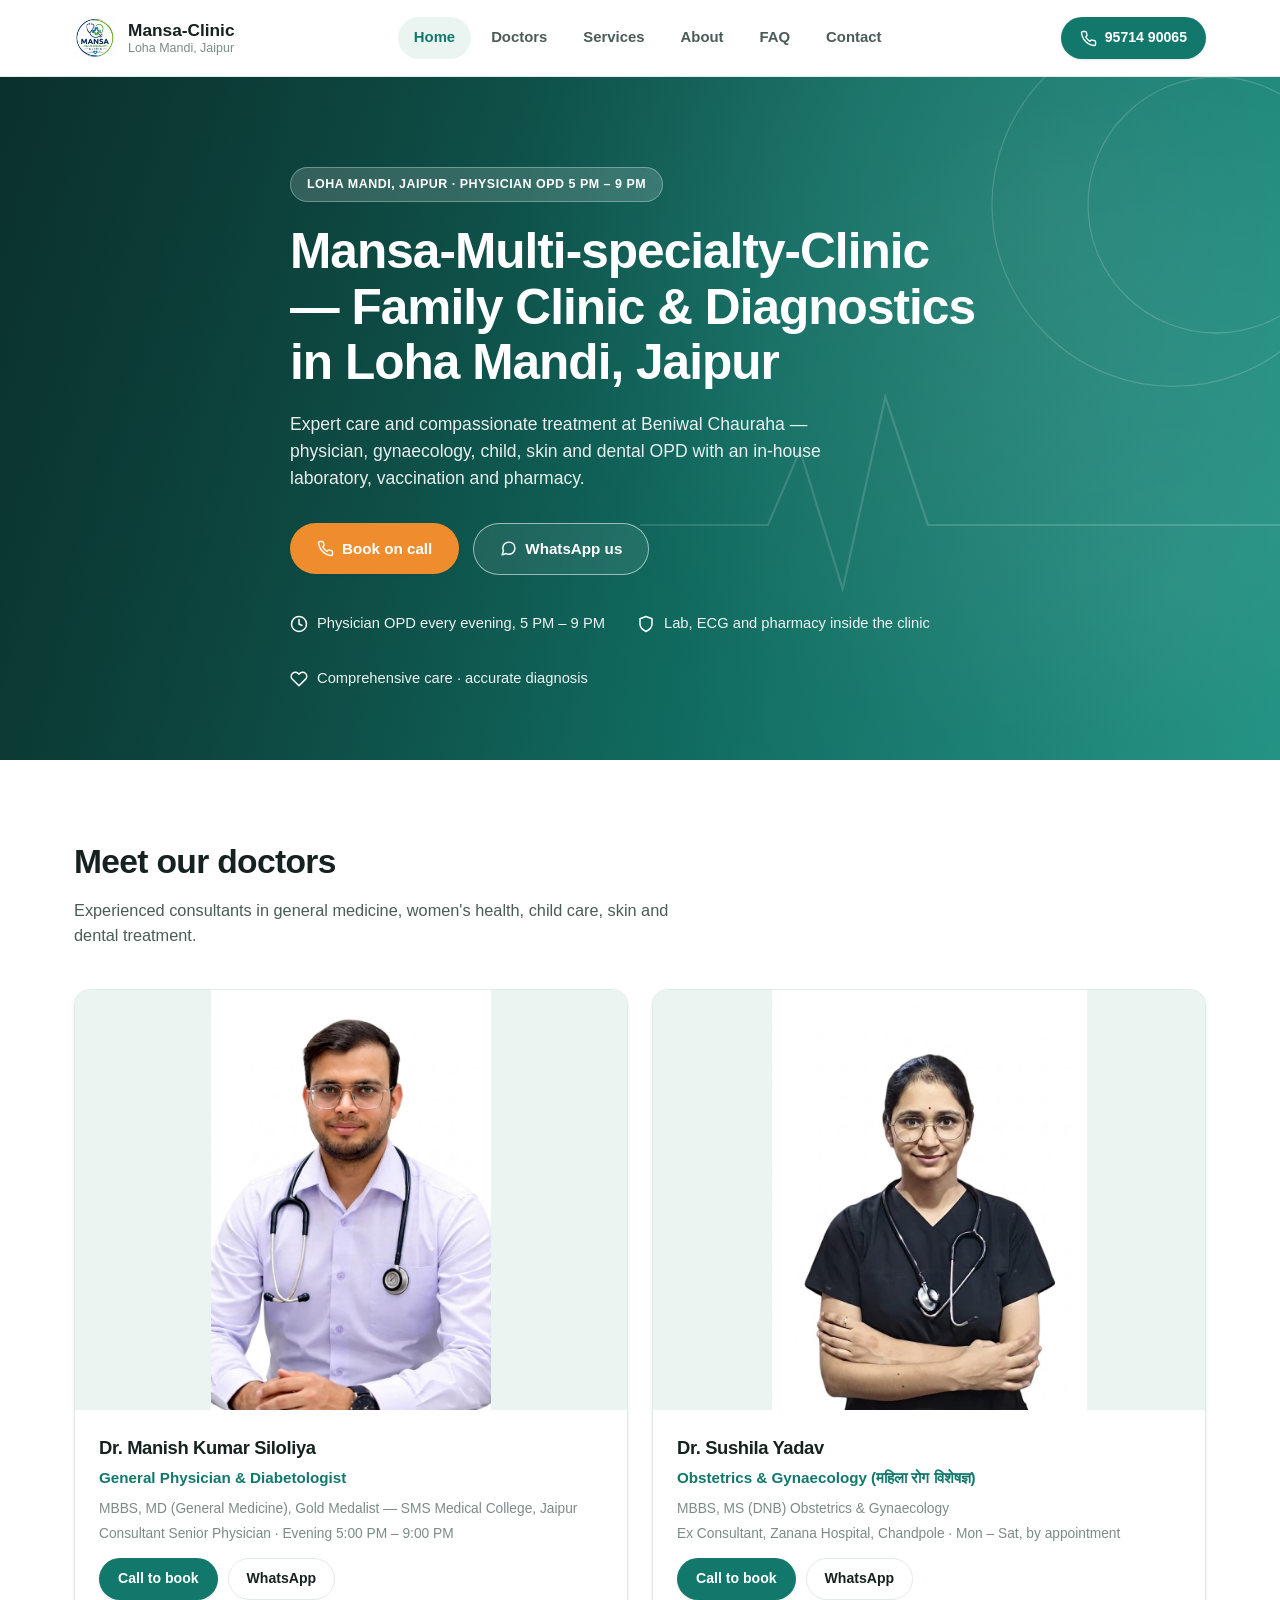
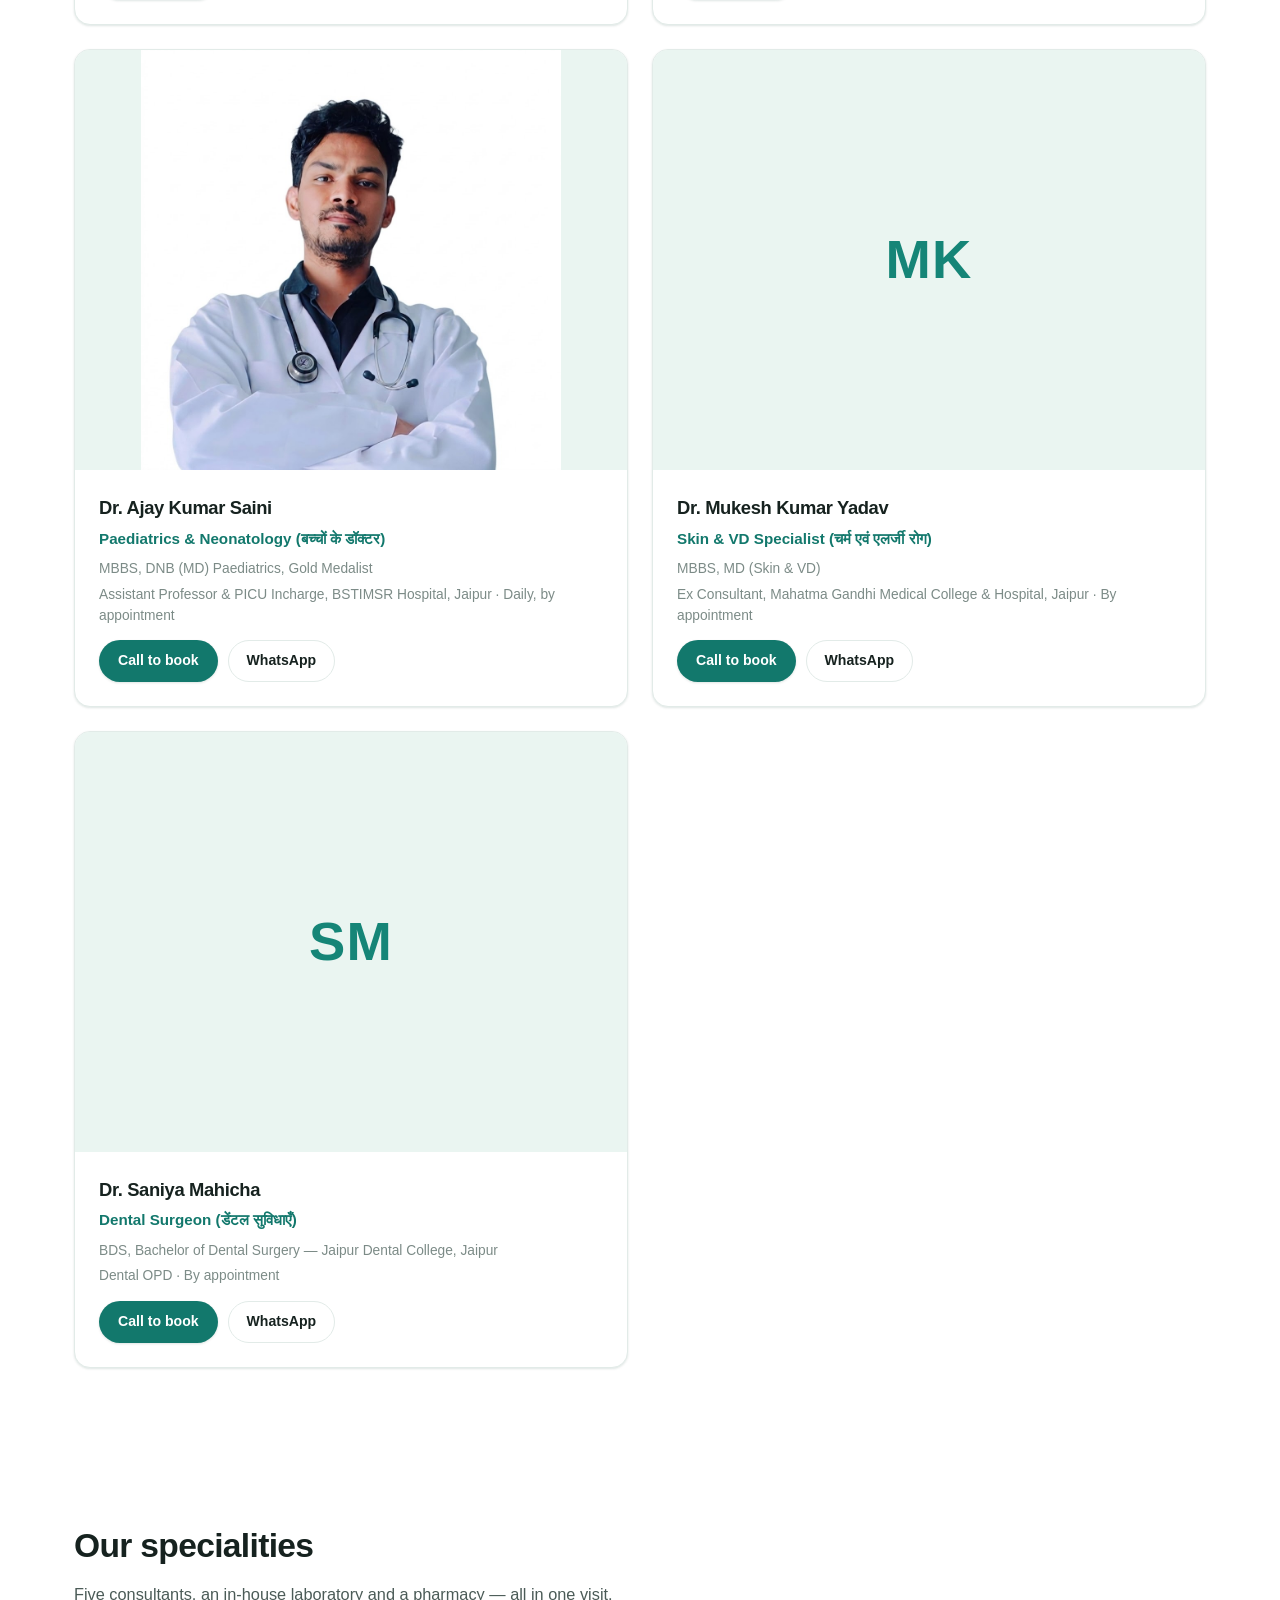
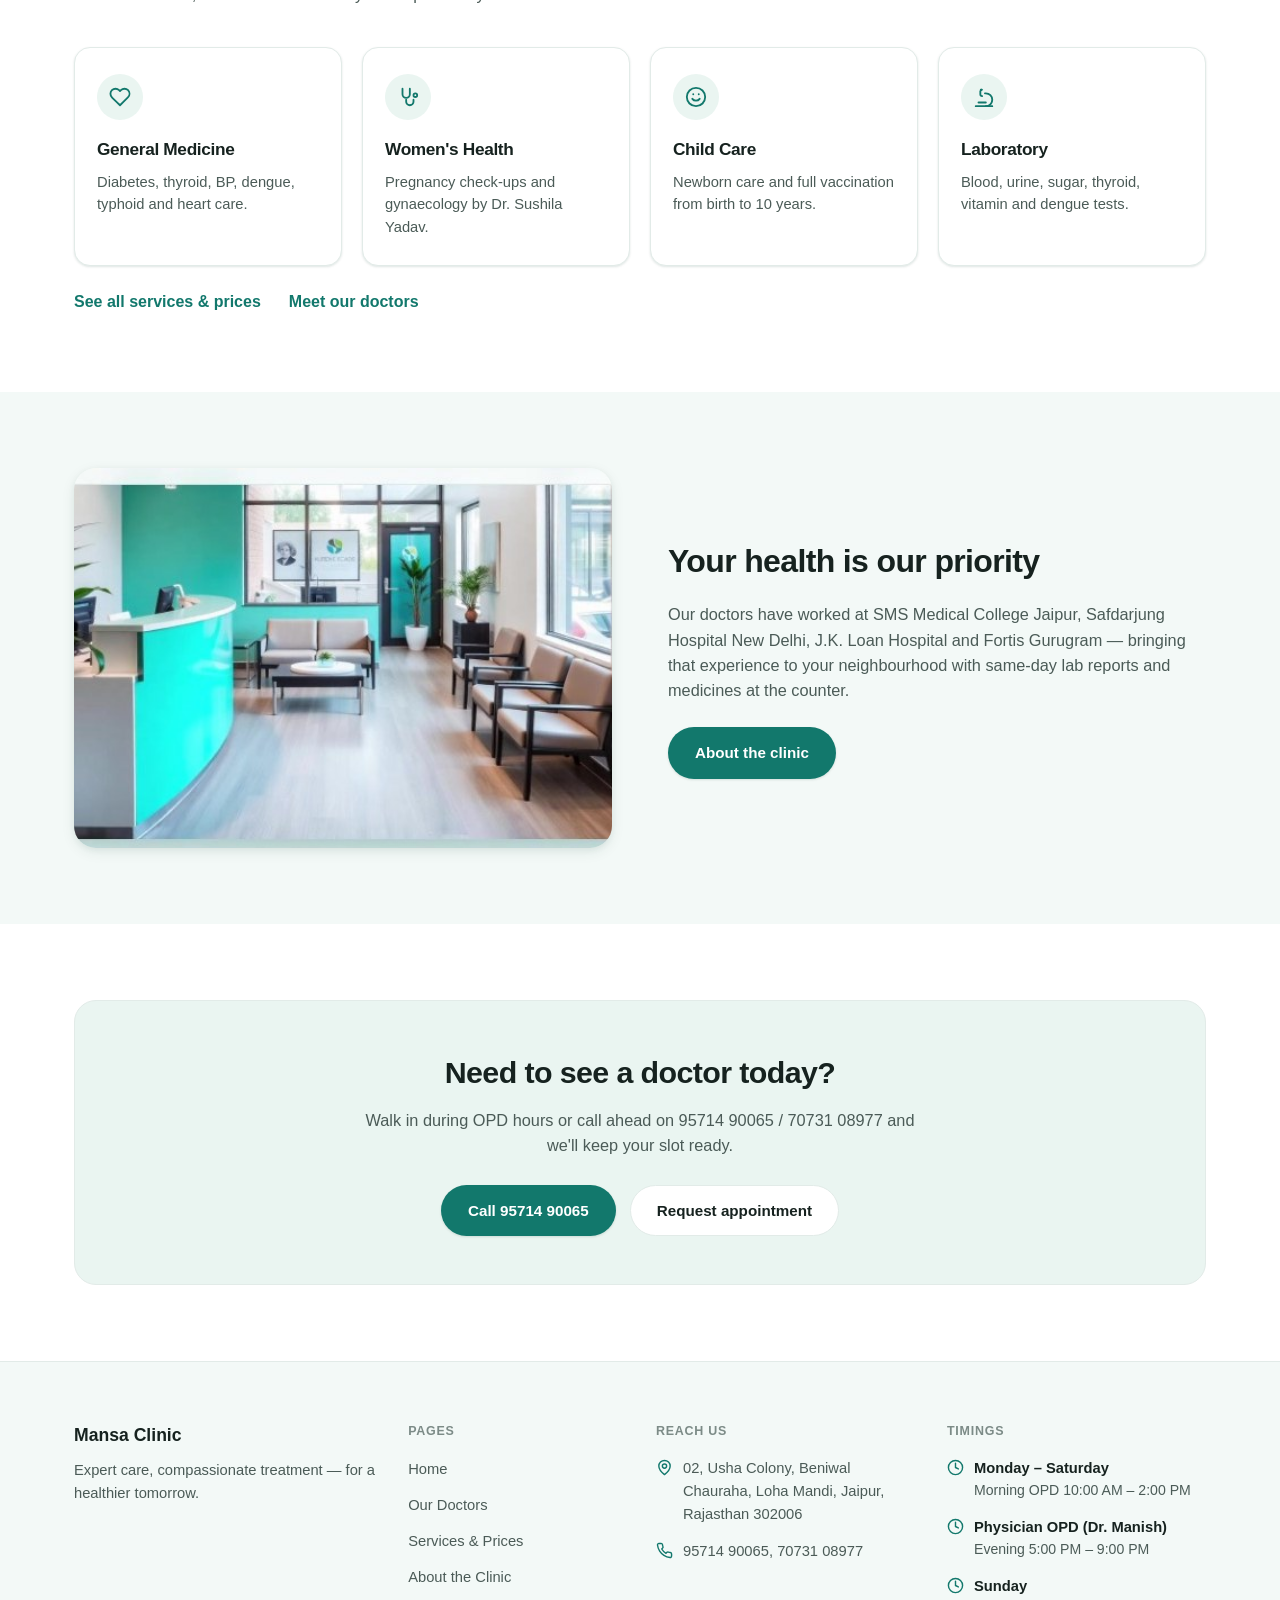
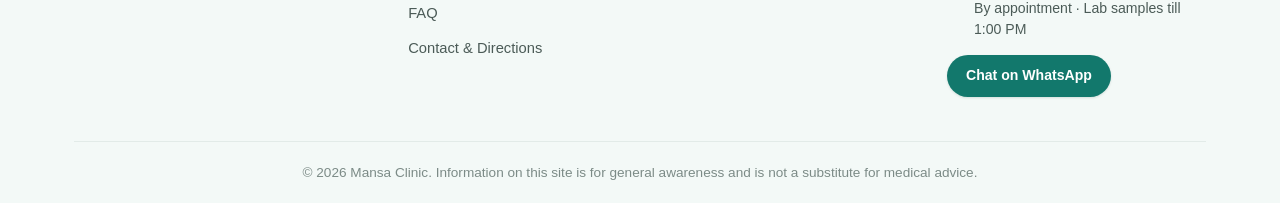
==== commit 17e585ae: "Update index.html" ====
--- a/index.html
+++ b/index.html
@@ -3,7 +3,7 @@
 <head>
 <meta charset="UTF-8" />
 <meta name="viewport" content="width=device-width, initial-scale=1.0" />
-<title>Mansa-Multi-specialty-Clinic
+<title>Mansa-Clinic
 , Loha Mandi Jaipur | Doctors, Lab Tests &amp; Vaccination</title>
 <meta name="description" content="Family clinic at Beniwal Chauraha, Loha Mandi, Jaipur. Physician, gynaecology, child, skin and dental OPD with lab tests, ECG, vaccination and pharmacy. Call 95714 90065." />
 <link rel="icon" href="data:image/svg+xml,<svg xmlns=%22http://www.w3.org/2000/svg%22 viewBox=%220 0 24 24%22><circle cx=%2212%22 cy=%2212%22 r=%2212%22 fill=%22%2312786c%22/></svg>" />
@@ -19,7 +19,7 @@
        <img src="assets/logo.png" alt="Mansa Clinic logo" style="width:100%; height:100%; object-fit:contain;">
      </span>
       <span class="brand-text">
-        <span class="brand-name">Mansa-Multi-specialty-Clinic
+        <span class="brand-name">Mansa-Clinic
 </span>
         <span class="brand-sub">Loha Mandi, Jaipur</span>
       </span>
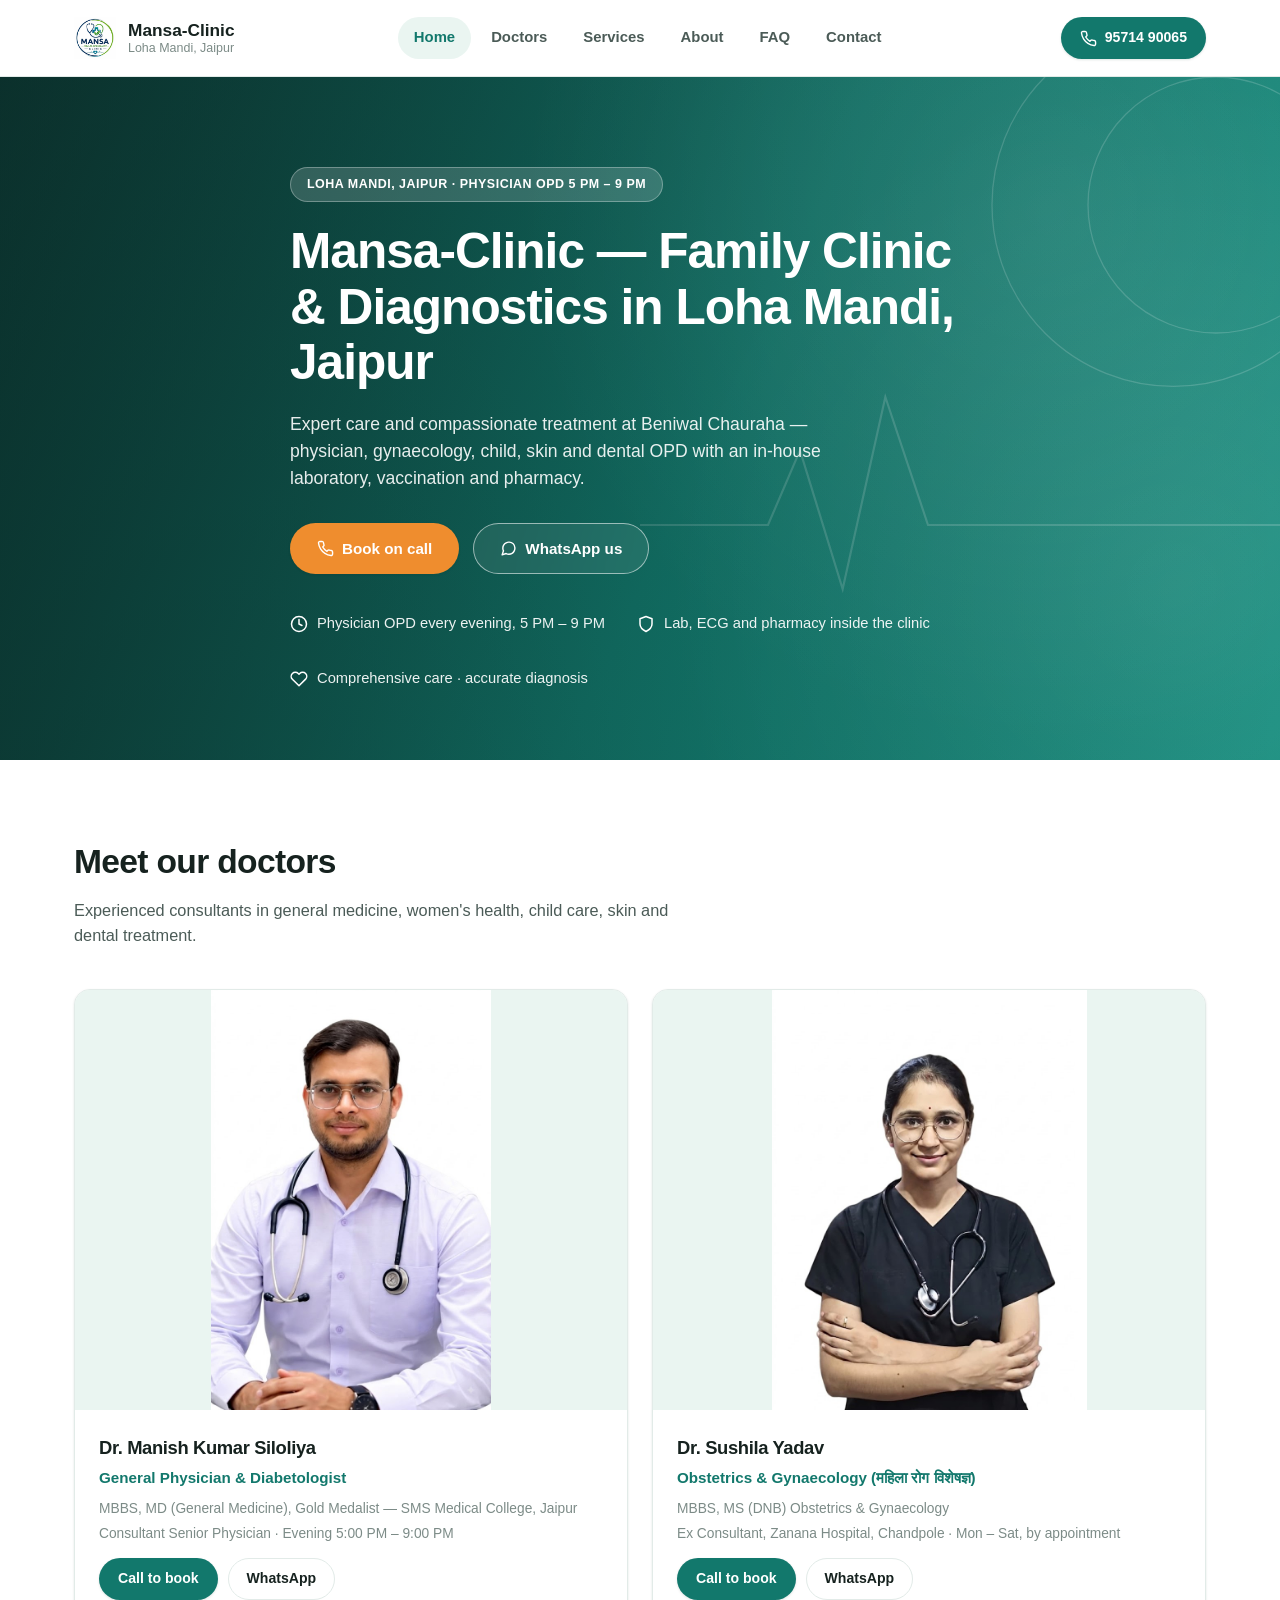
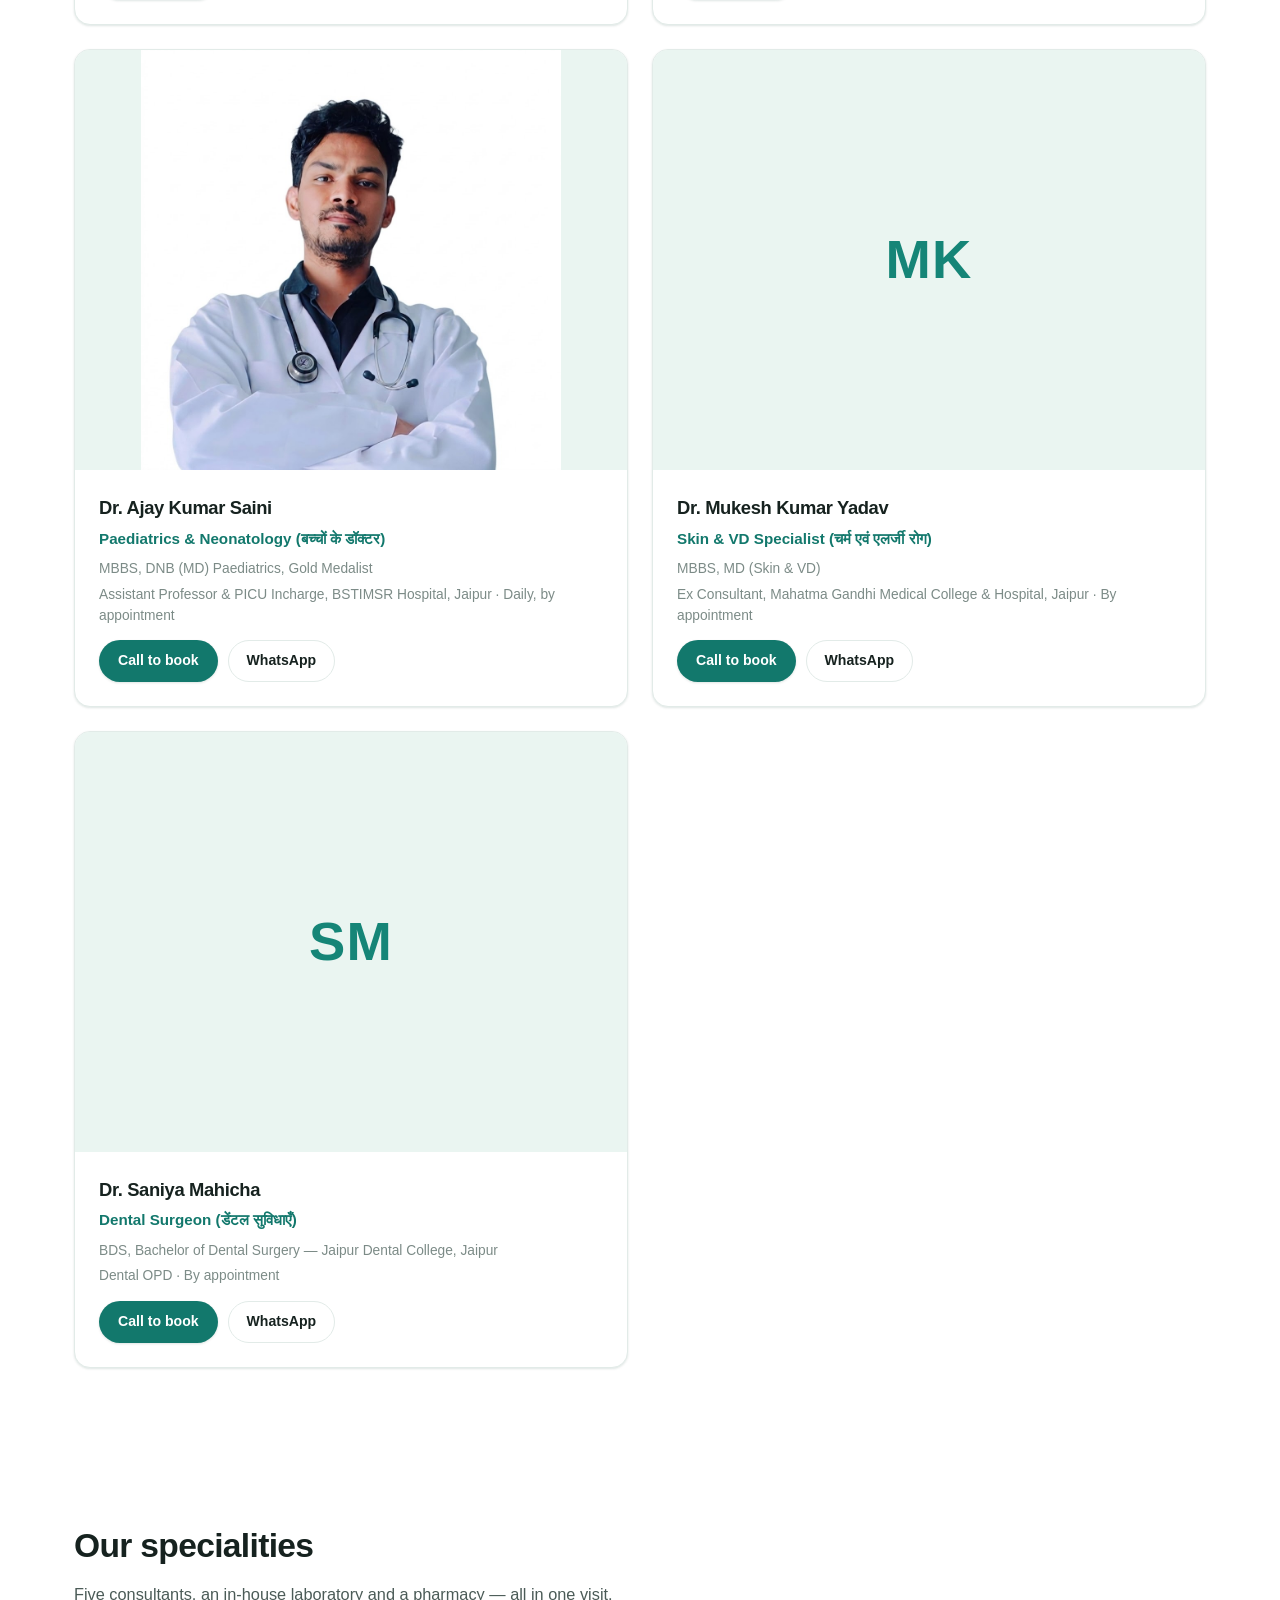
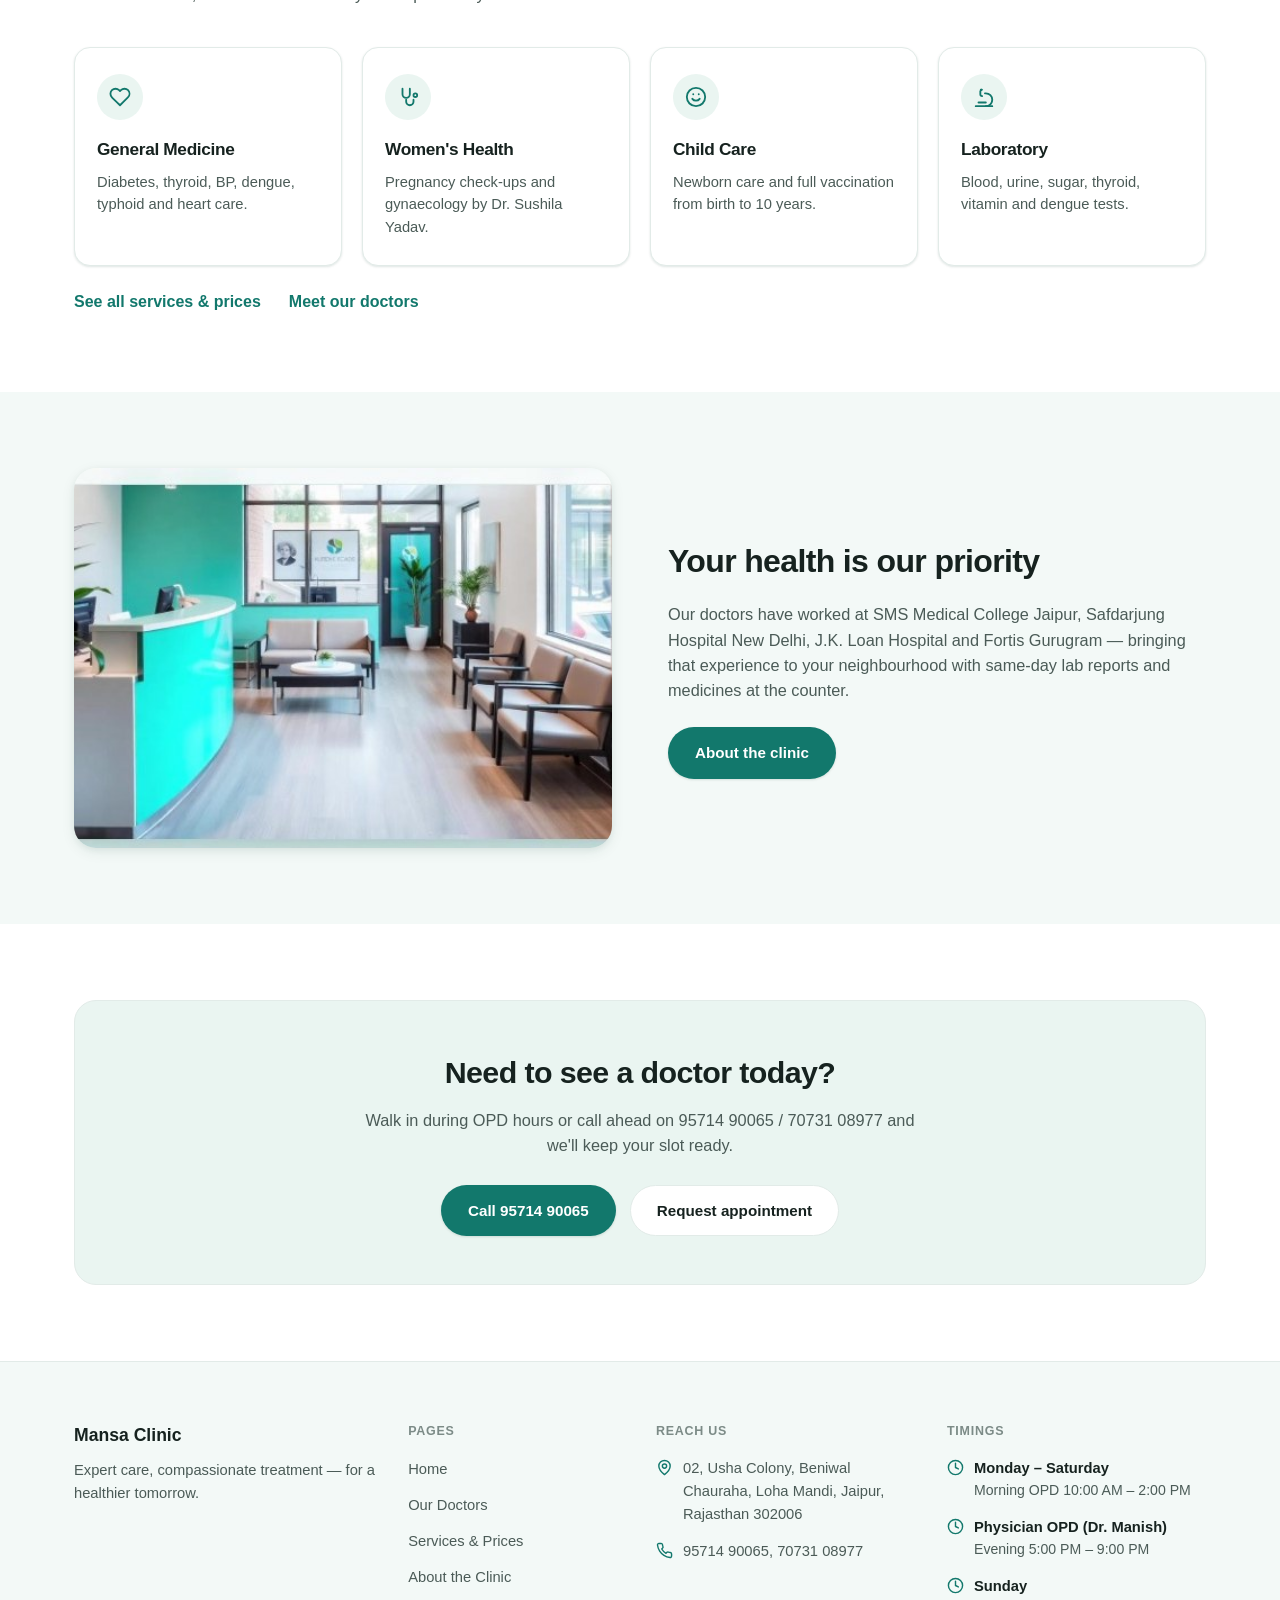
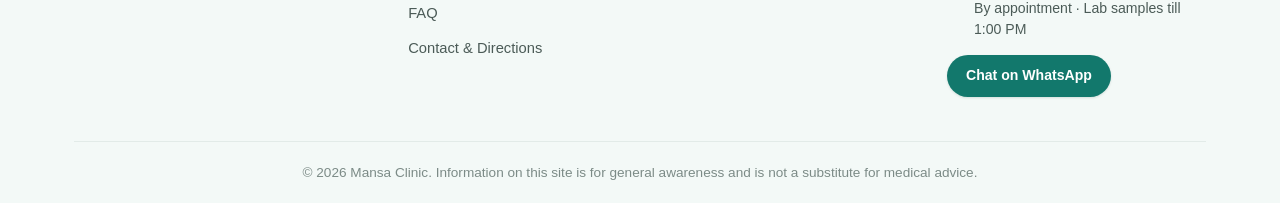
==== commit 4f50c44f: "Update index.html" ====
--- a/index.html
+++ b/index.html
@@ -50,7 +50,7 @@
   <div class="hero-bg"></div>
   <div class="container hero-content">
     <span class="hero-badge">Loha Mandi, Jaipur · Physician OPD 5 PM – 9 PM</span>
-    <h1>Mansa-Multi-specialty-Clinic
+    <h1>Mansa-Clinic
  — Family Clinic &amp; Diagnostics in Loha Mandi, Jaipur</h1>
     <p class="lead">Expert care and compassionate treatment at Beniwal Chauraha — physician, gynaecology, child, skin and dental OPD with an in-house laboratory, vaccination and pharmacy.</p>
     <div class="hero-actions">
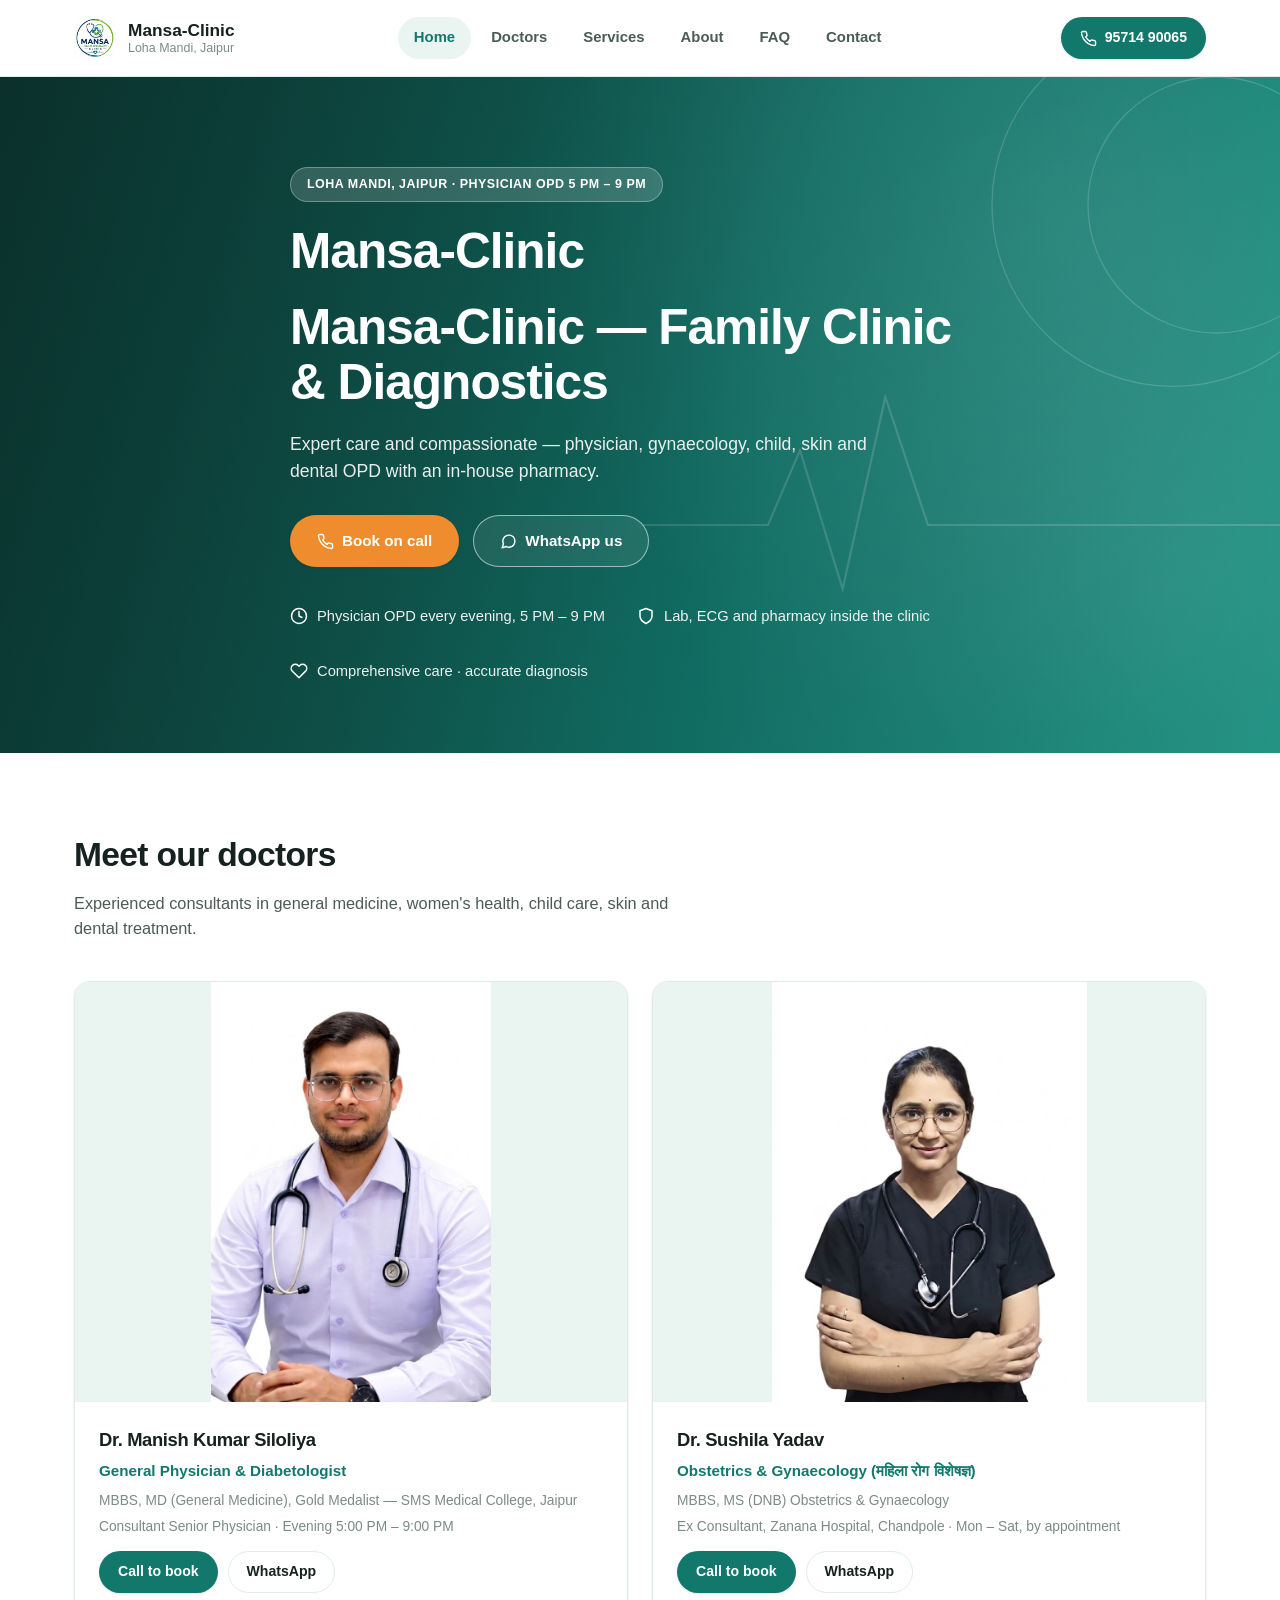
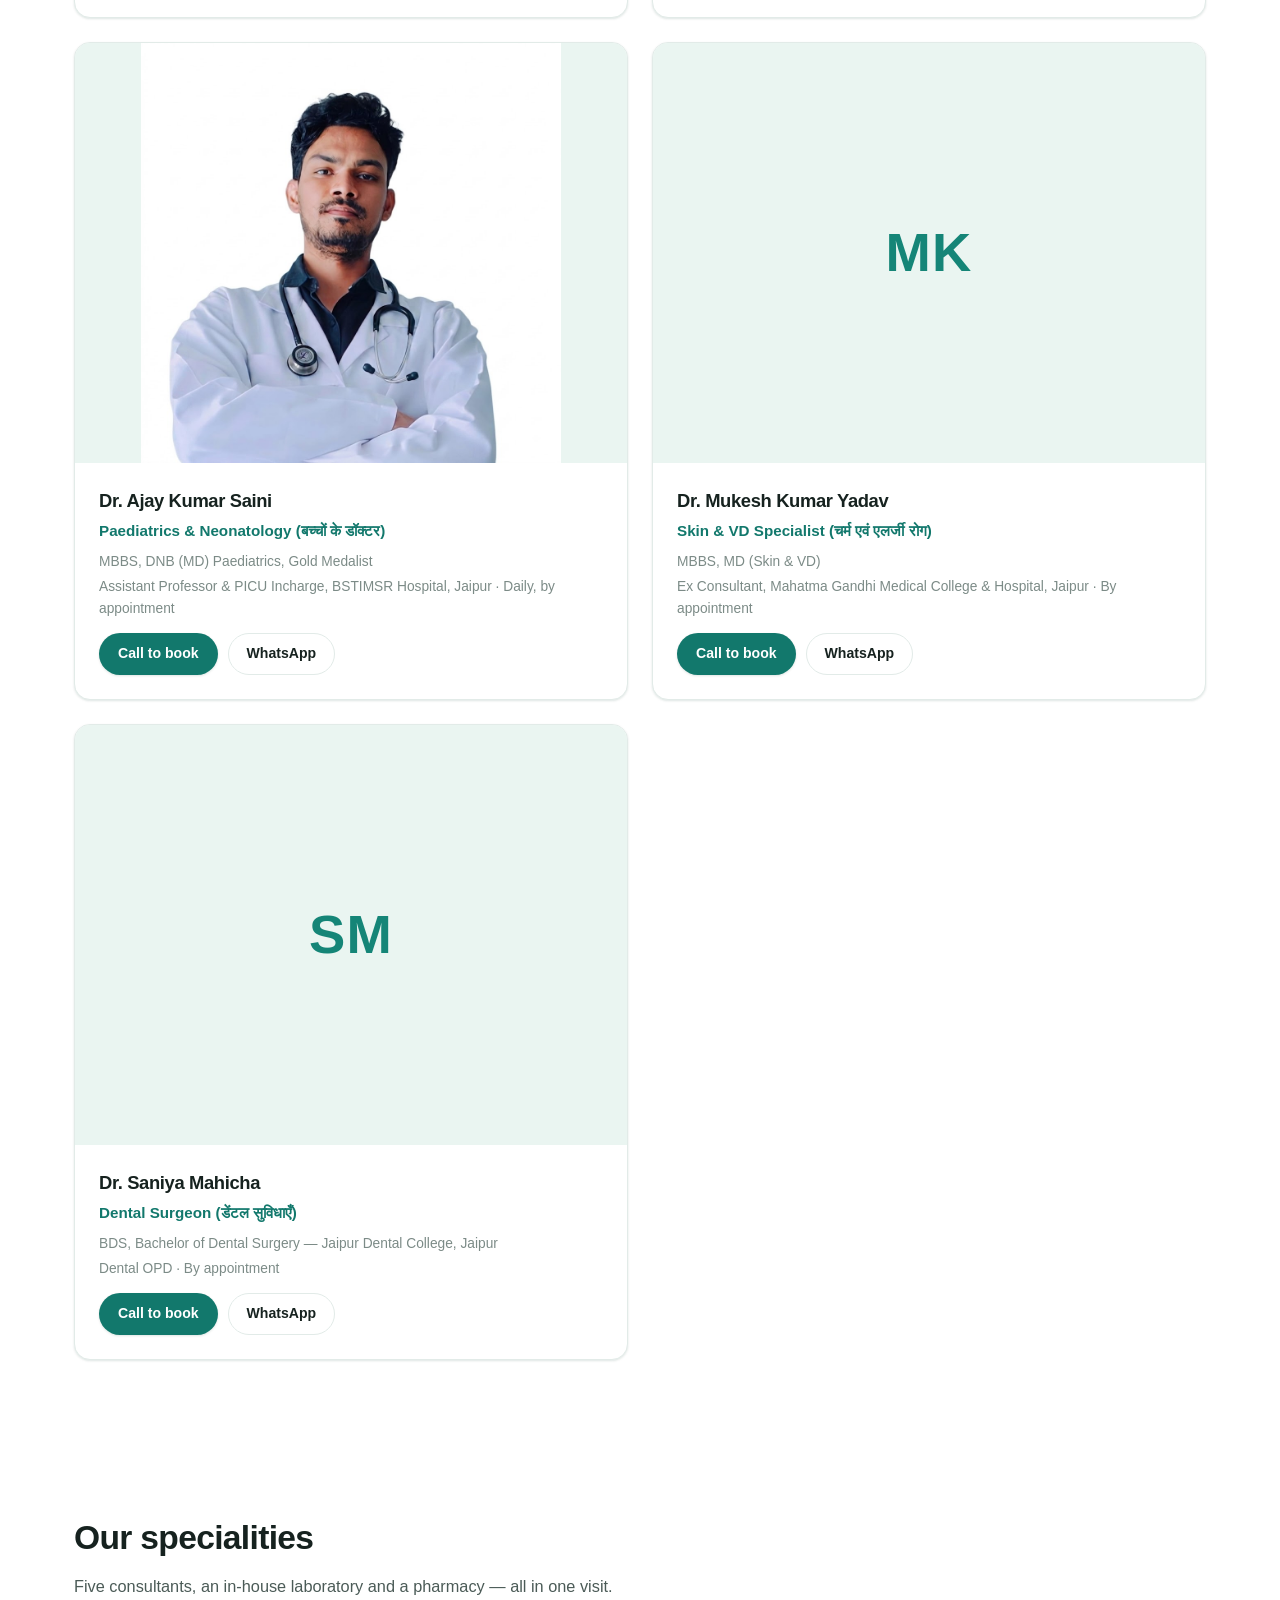
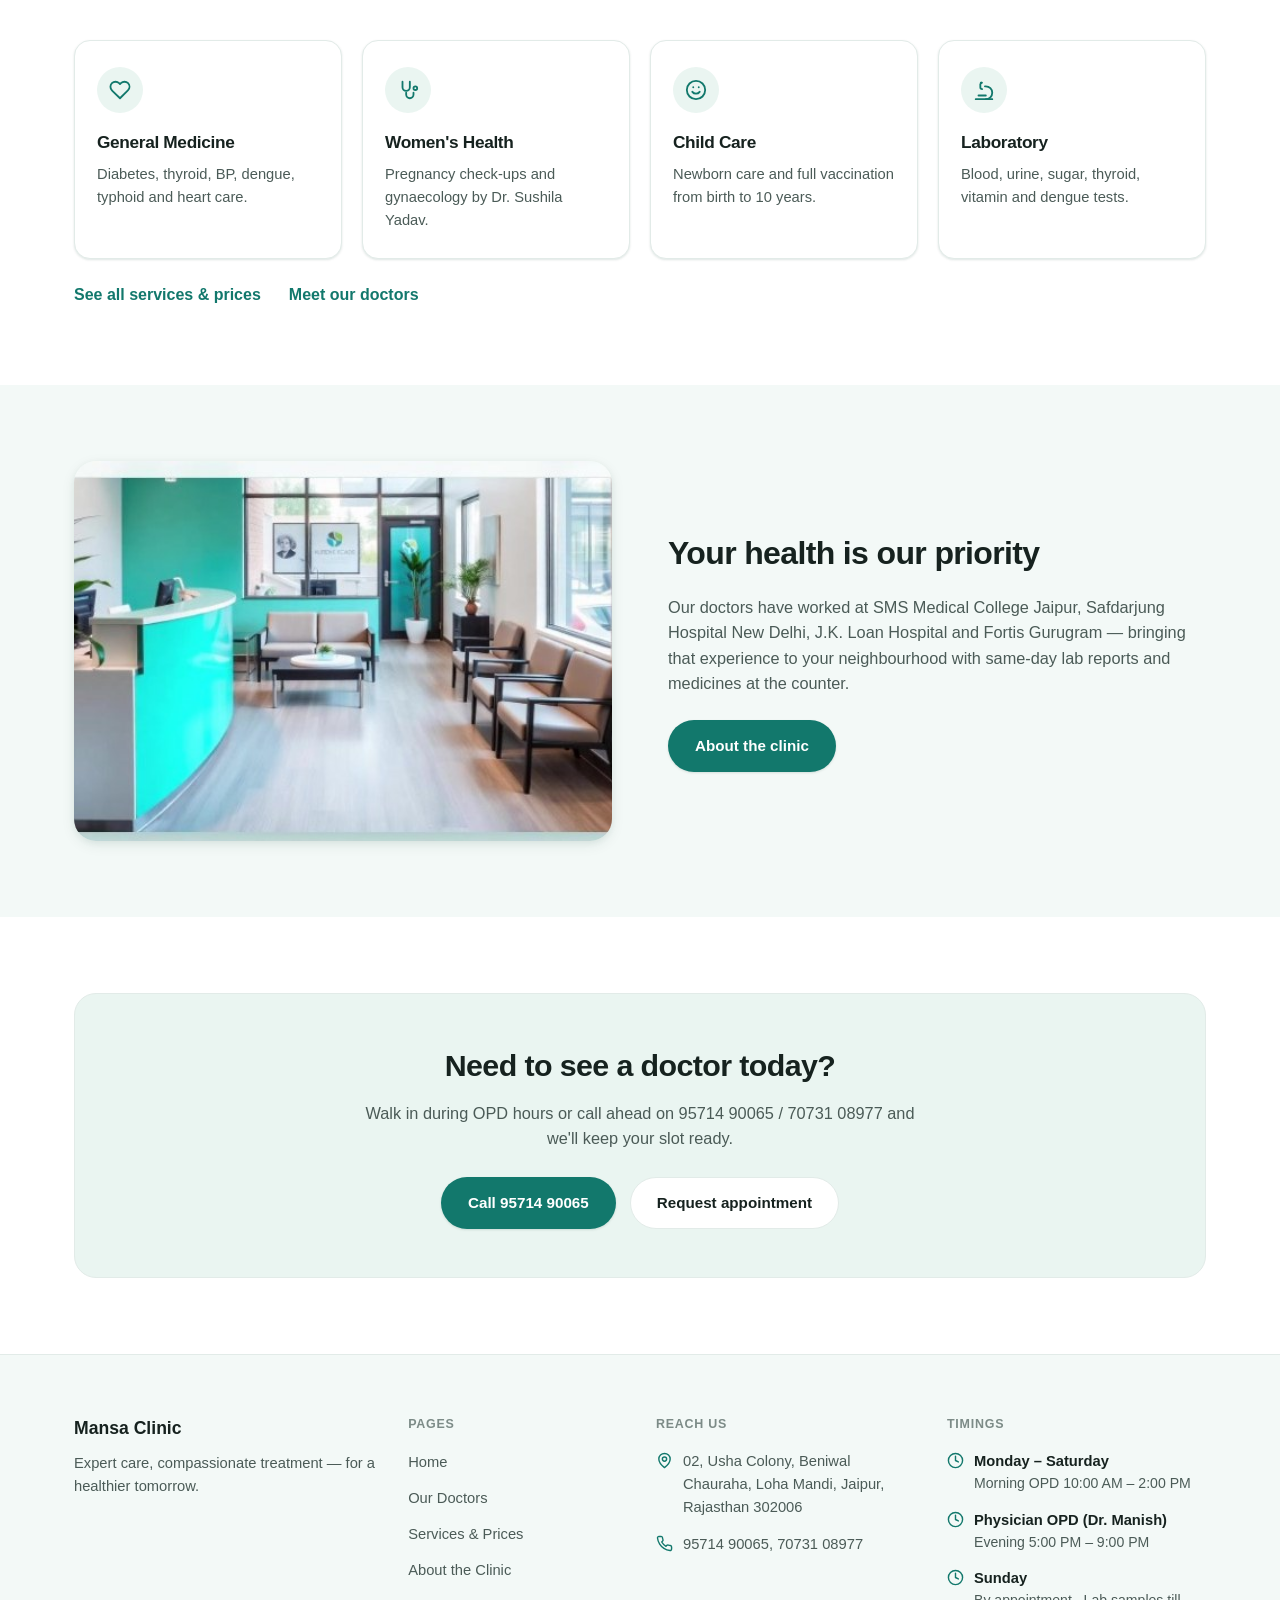
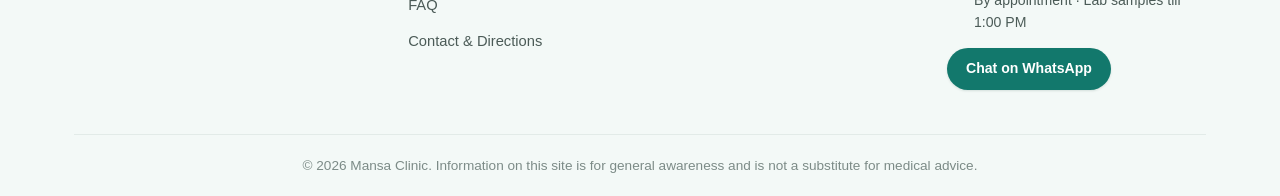
==== commit 059edb23: "Update index.html" ====
--- a/index.html
+++ b/index.html
@@ -51,8 +51,8 @@
   <div class="container hero-content">
     <span class="hero-badge">Loha Mandi, Jaipur · Physician OPD 5 PM – 9 PM</span>
     <h1>Mansa-Clinic
- — Family Clinic &amp; Diagnostics in Loha Mandi, Jaipur</h1>
-    <p class="lead">Expert care and compassionate treatment at Beniwal Chauraha — physician, gynaecology, child, skin and dental OPD with an in-house laboratory, vaccination and pharmacy.</p>
+<h1>Mansa-Clinic — Family Clinic &amp; Diagnostics</h1>
+    <p class="lead">Expert care and compassionate — physician, gynaecology, child, skin and dental OPD with an in-house pharmacy.</p>
     <div class="hero-actions">
       <a href="tel:+919571490065" class="btn btn-orange">
         <svg viewBox="0 0 24 24" fill="none" stroke="currentColor" stroke-width="2" stroke-linecap="round" stroke-linejoin="round"><path d="M22 16.92v3a2 2 0 0 1-2.18 2 19.79 19.79 0 0 1-8.63-3.07 19.5 19.5 0 0 1-6-6 19.79 19.79 0 0 1-3.07-8.67A2 2 0 0 1 4.11 2h3a2 2 0 0 1 2 1.72c.127.96.361 1.903.7 2.81a2 2 0 0 1-.45 2.11L8.09 9.91a16 16 0 0 0 6 6l1.27-1.27a2 2 0 0 1 2.11-.45c.907.339 1.85.573 2.81.7A2 2 0 0 1 22 16.92z"/></svg>
--- a/assets/style.css
+++ b/assets/style.css
@@ -399,7 +399,7 @@
 
 .hero h1 {
   color: var(--white);
-  font-size: clamp(2.1rem, 4.6vw, 3.1rem);
+  font-size: clamp(1.5rem, 6vw, 3.1rem);
   line-height: 1.12;
   margin-bottom: 20px;
 }
@@ -1230,4 +1230,11 @@
   .doctor-photo {
     height: 260px;
   }
-}
+   @media (max-width: 480px) {
+  .hero-content { padding: 60px 0 50px; }
+  .hero p.lead { font-size: 0.95rem; }
+  .hero-badge { font-size: 0.7rem; padding: 6px 12px; }
+  .hero-facts { gap: 16px; }
+  .hero-fact { font-size: 0.85rem; }
+}
+}
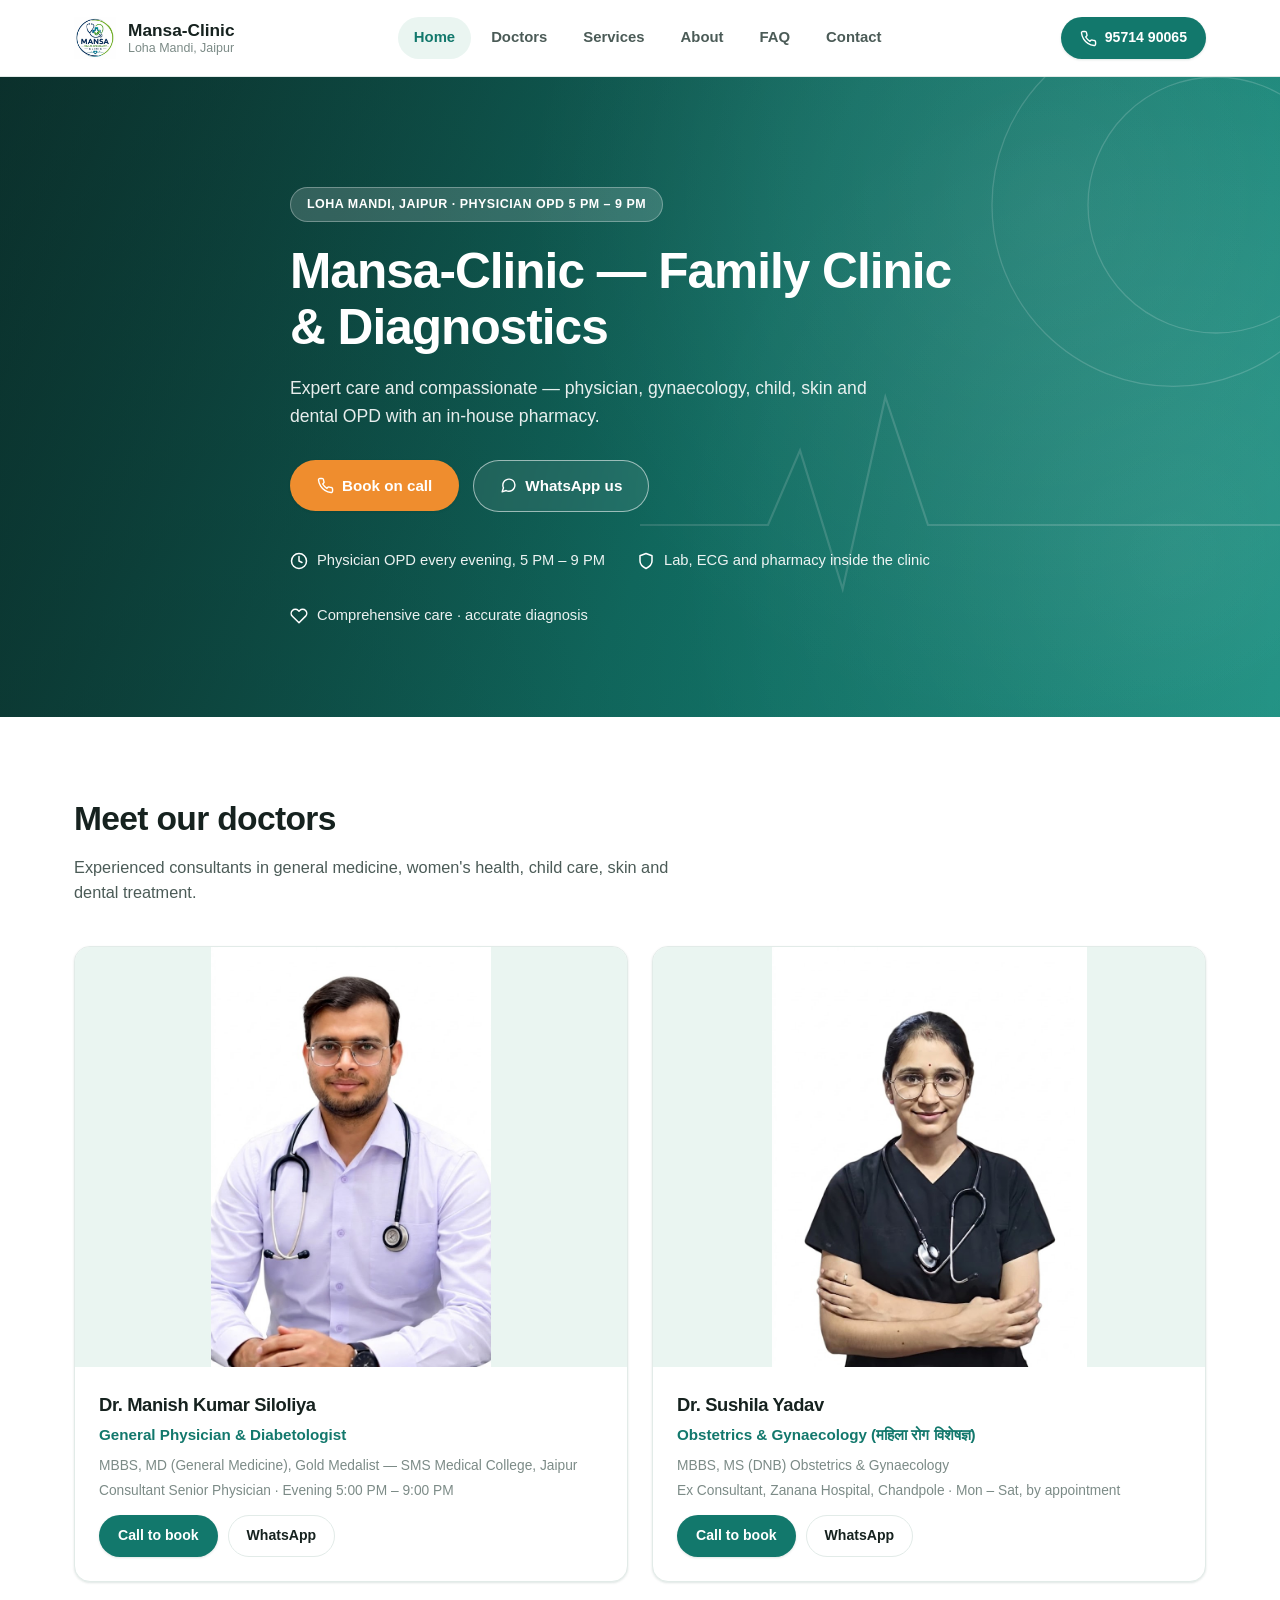
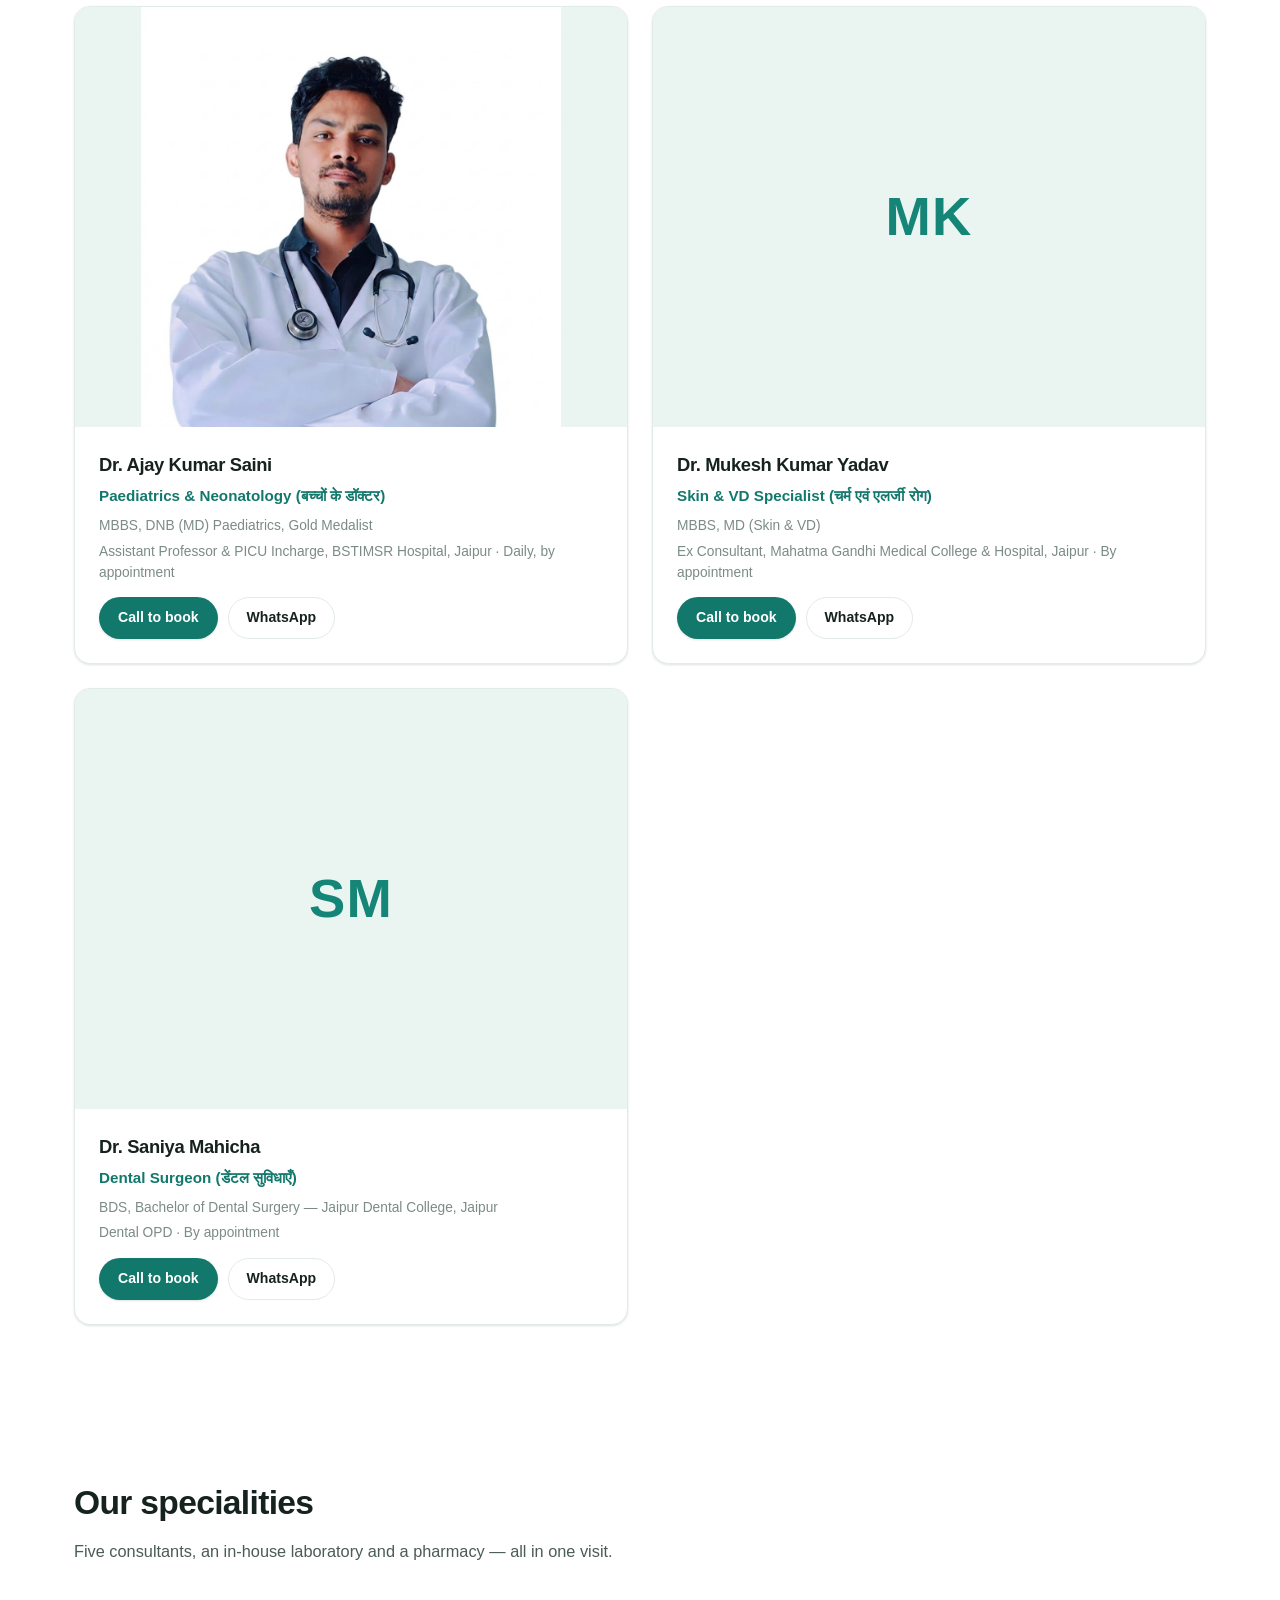
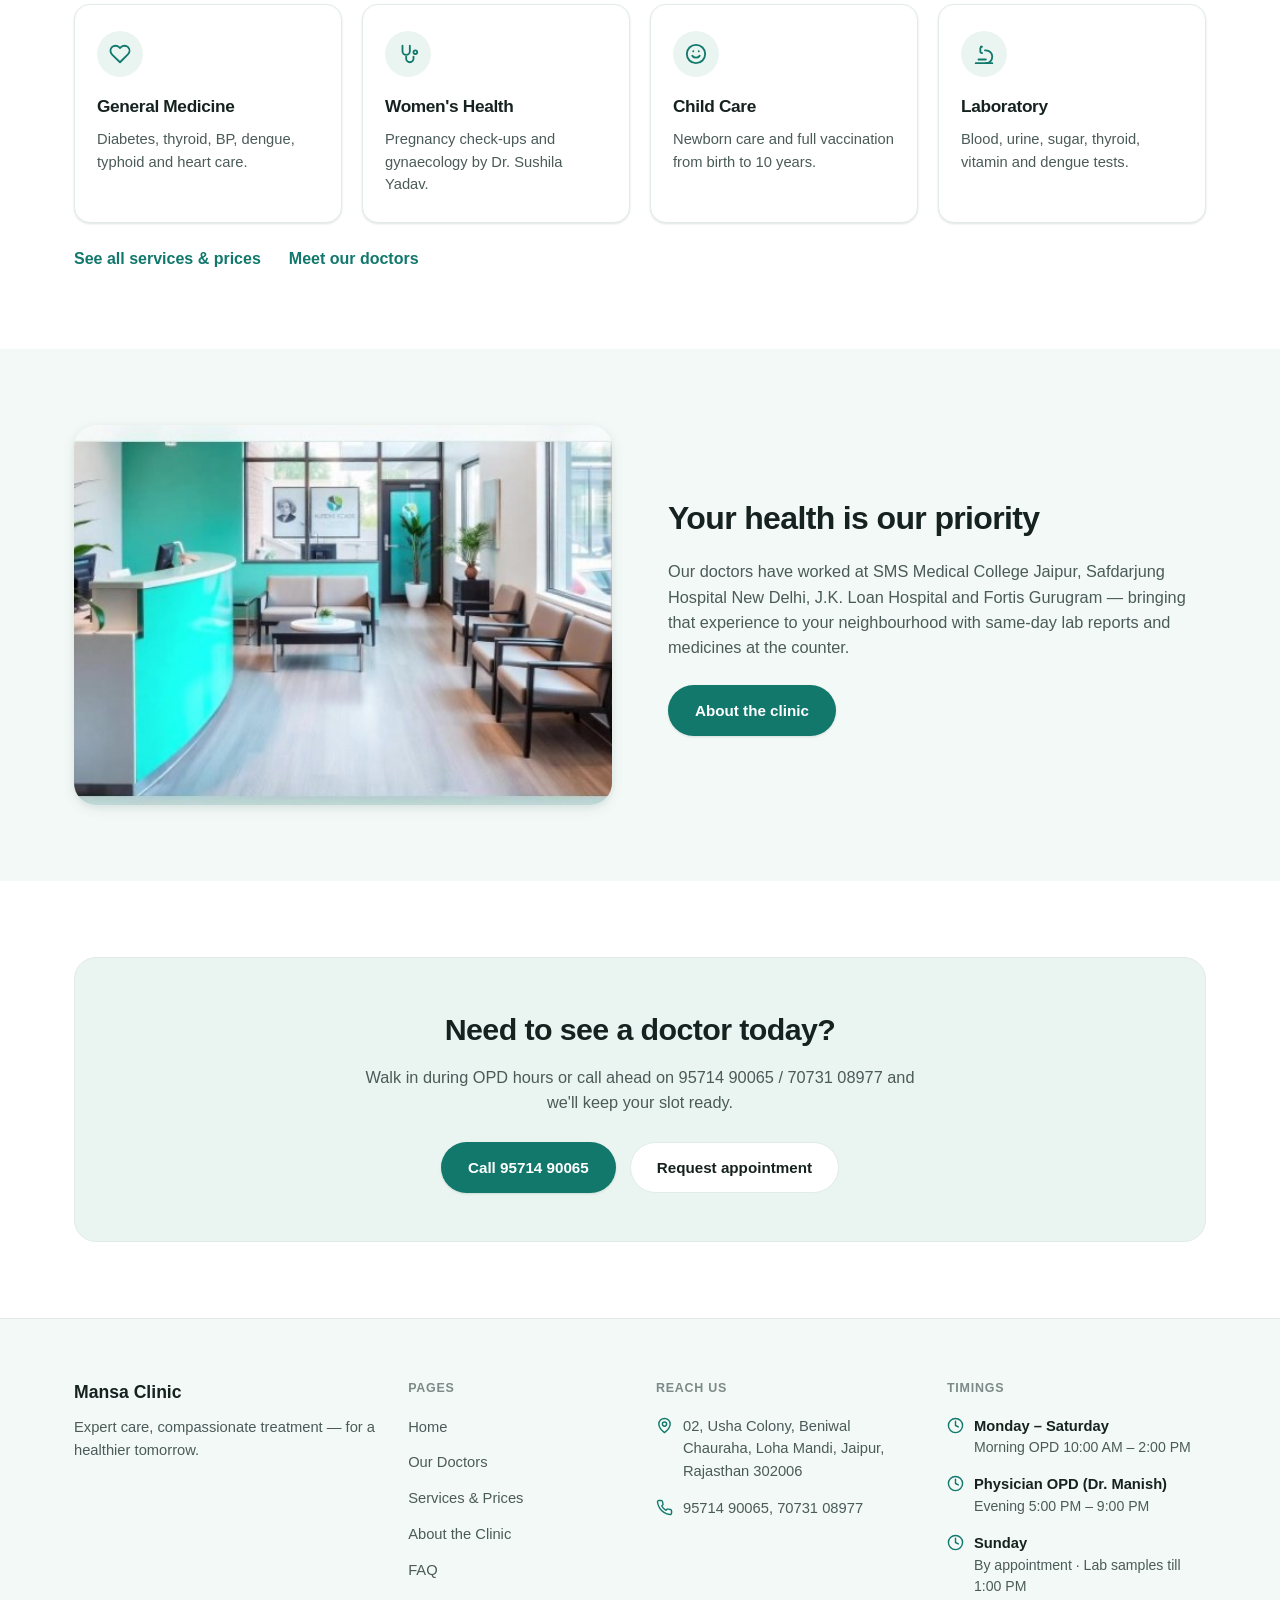
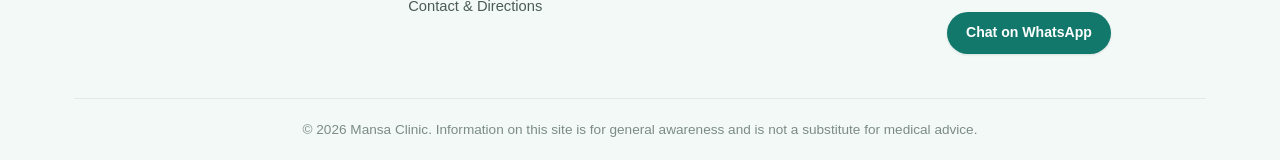
==== commit 4dcae3ea: "Update index.html" ====
--- a/index.html
+++ b/index.html
@@ -50,7 +50,6 @@
   <div class="hero-bg"></div>
   <div class="container hero-content">
     <span class="hero-badge">Loha Mandi, Jaipur · Physician OPD 5 PM – 9 PM</span>
-    <h1>Mansa-Clinic
 <h1>Mansa-Clinic — Family Clinic &amp; Diagnostics</h1>
     <p class="lead">Expert care and compassionate — physician, gynaecology, child, skin and dental OPD with an in-house pharmacy.</p>
     <div class="hero-actions">
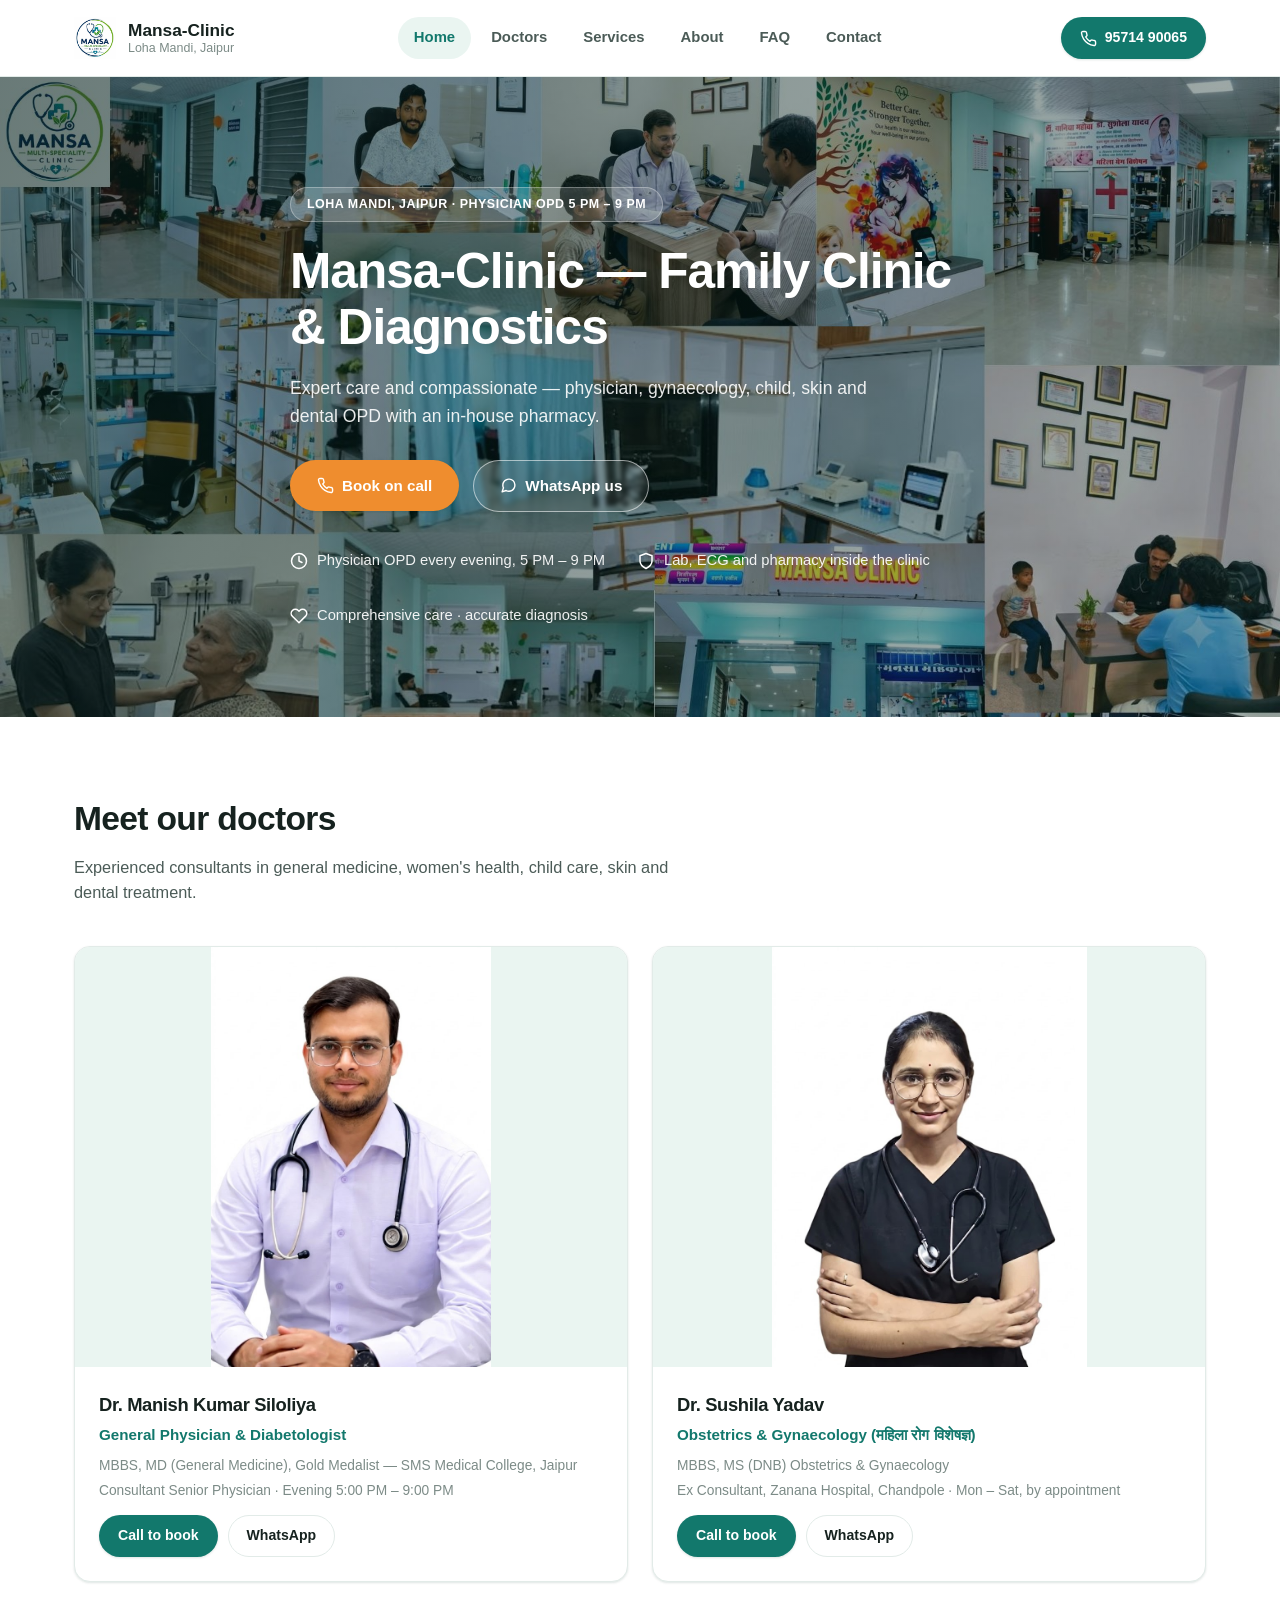
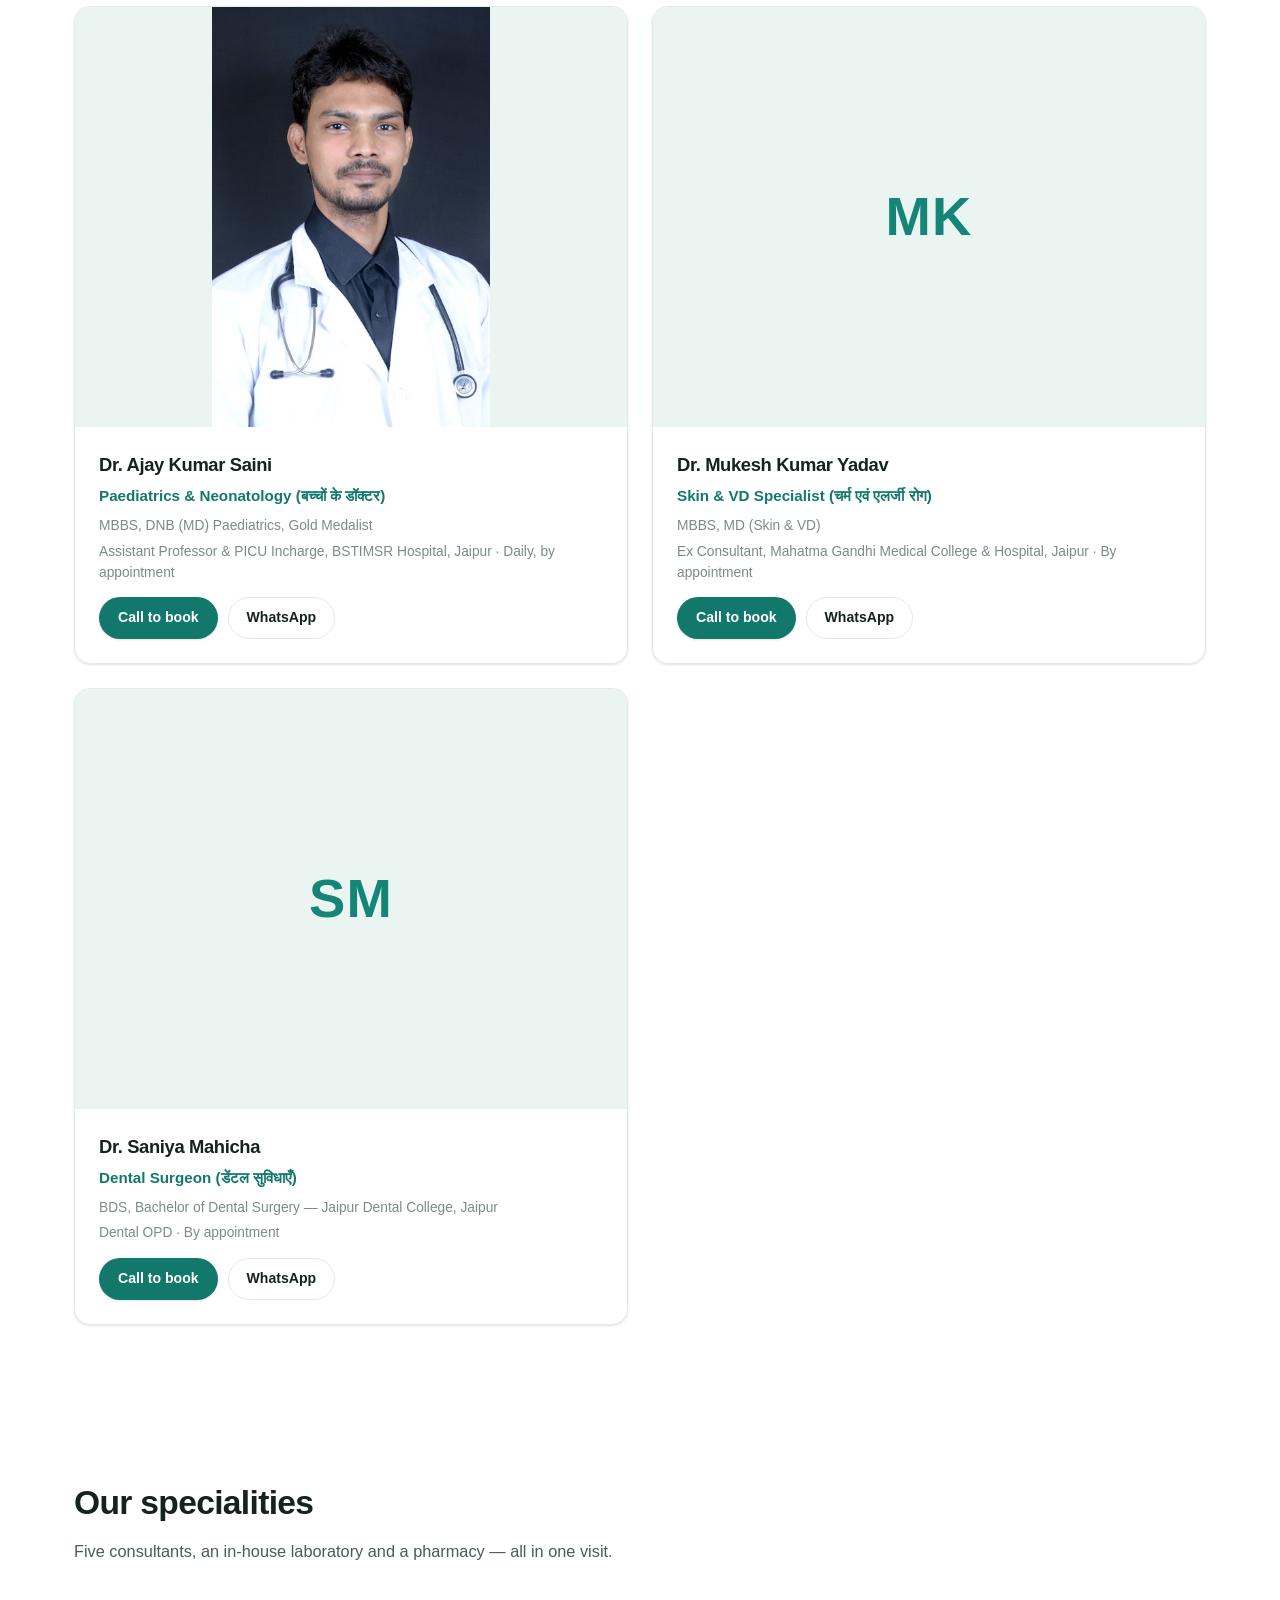
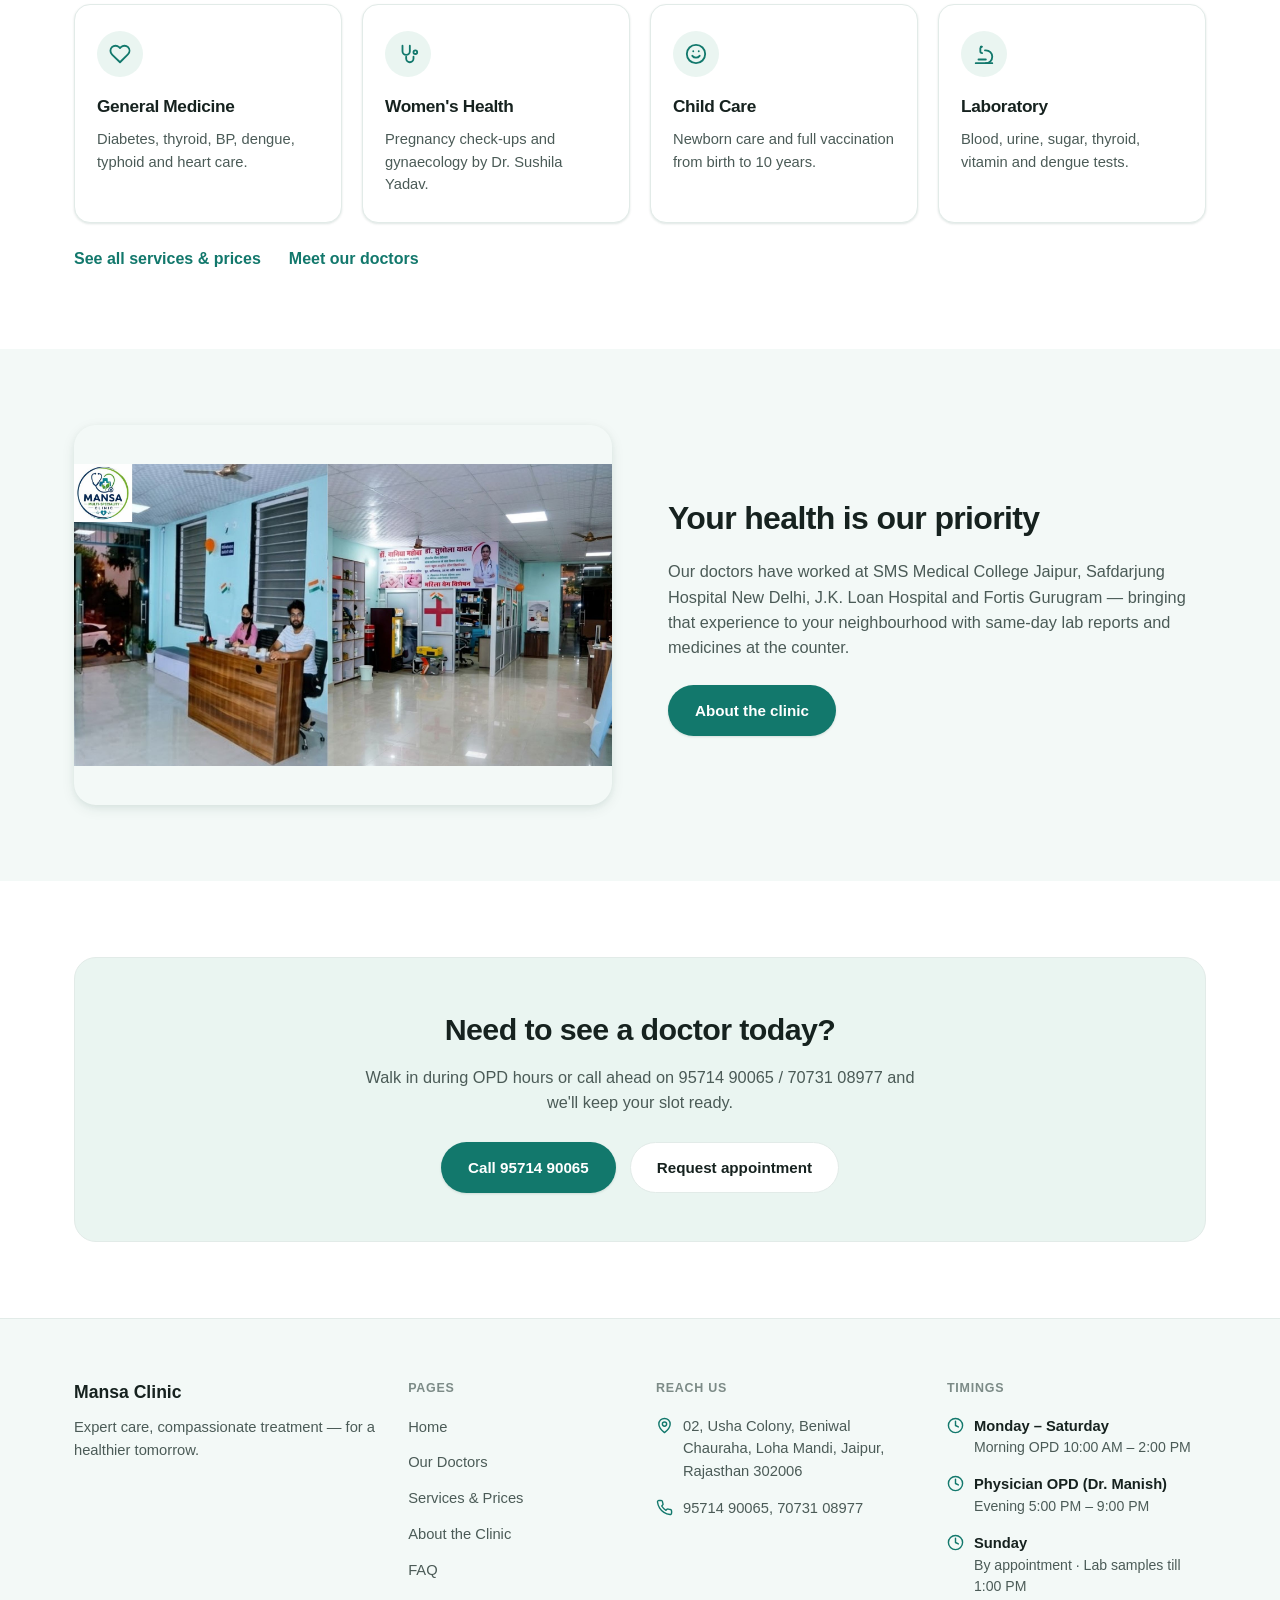
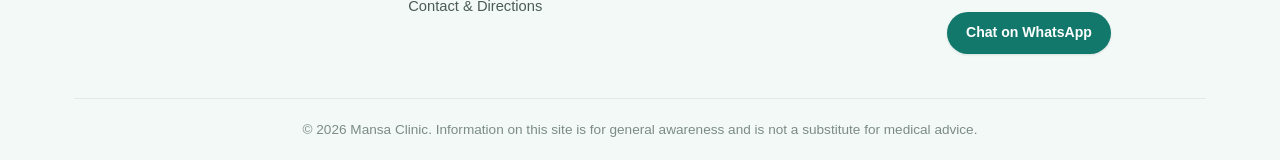
==== commit cd24feee: "Add background image to hero section" ====
--- a/index.html
+++ b/index.html
@@ -47,7 +47,9 @@
 
 <!-- ===================== HERO ===================== -->
 <section class="hero">
-  <div class="hero-bg"></div>
+<div class="hero-bg">
+  <img src="assets/hero-bg.jpg" alt="" class="hero-bg-img">
+</div>
   <div class="container hero-content">
     <span class="hero-badge">Loha Mandi, Jaipur · Physician OPD 5 PM – 9 PM</span>
 <h1>Mansa-Clinic — Family Clinic &amp; Diagnostics</h1>
--- a/assets/style.css
+++ b/assets/style.css
@@ -1,8 +1,3 @@
-/* ==========================================================================
-   Mansa Clinic — shared stylesheet
-   Replicates the existing Lovable-built site: teal/sage palette, warm
-   orange CTA accent, pill buttons, soft cards, clean sans-serif type.
-   ========================================================================== */
 
 :root {
   --teal-900: #0d3d38;
@@ -349,30 +344,17 @@
 .hero-bg {
   position: absolute;
   inset: 0;
-  background:
-    radial-gradient(circle at 82% 20%, rgba(255, 255, 255, 0.10) 0%, transparent 45%),
-    radial-gradient(circle at 92% 75%, rgba(255, 255, 255, 0.08) 0%, transparent 40%),
-    linear-gradient(115deg, var(--teal-900) 0%, var(--teal-700) 55%, var(--teal-500) 130%);
+  background-image: url('hero-bg.jpg');
+  background-size: contain;
+  background-position: center;
   z-index: 0;
-  overflow: hidden;
-}
-
-.hero-bg::before {
-  content: "";
-  position: absolute;
-  inset: 0;
-  opacity: 0.5;
-  background-image: url('data:image/svg+xml;utf8,<svg xmlns="http://www.w3.org/2000/svg" width="600" height="600" viewBox="0 0 600 600"><g fill="none" stroke="white" stroke-width="1.2" opacity="0.35"><circle cx="500" cy="120" r="170"/><circle cx="540" cy="120" r="120"/><path d="M0 420 L120 420 L150 350 L190 480 L230 300 L270 420 L600 420" stroke-width="2"/></g></svg>');
-  background-repeat: no-repeat;
-  background-position: right top, left 60% bottom;
-  background-size: 640px 640px;
 }
 
 .hero-bg::after {
   content: "";
   position: absolute;
   inset: 0;
-  background: linear-gradient(90deg, rgba(9, 38, 34, 0.55) 0%, rgba(9, 38, 34, 0.15) 60%, transparent 100%);
+  background: linear-gradient(115deg, rgba(6, 34, 30, 0.6) 0%, rgba(6, 34, 30, 0.45) 50%, rgba(6, 34, 30, 0.35) 100%);
 }
 
 .hero-content {
@@ -539,7 +521,7 @@
   box-shadow: var(--shadow-md);
   width: 100%;
   height: 380px;
-  object-fit: cover;
+  object-fit: contain;
 }
 
 .split h2 {
@@ -829,7 +811,7 @@
 .about-hero-media img {
   width: 100%;
   height: 320px;
-  object-fit: cover;
+  object-fit: contain;
   border-radius: var(--radius-lg);
   box-shadow: var(--shadow-md);
 }
@@ -1236,5 +1218,11 @@
   .hero-badge { font-size: 0.7rem; padding: 6px 12px; }
   .hero-facts { gap: 16px; }
   .hero-fact { font-size: 0.85rem; }
-}
-}
+  }
+   @media (max-width: 480px) {
+     .hero-bg {
+       background-image:
+         linear-gradient(115deg, rgba(6, 34, 30, 0.94) 0%, rgba(6, 34, 30, 0.85) 60%, rgba(6, 34, 30, 0.75) 100%),
+         url('assets/hero-bg.jpg');
+  }
+  }
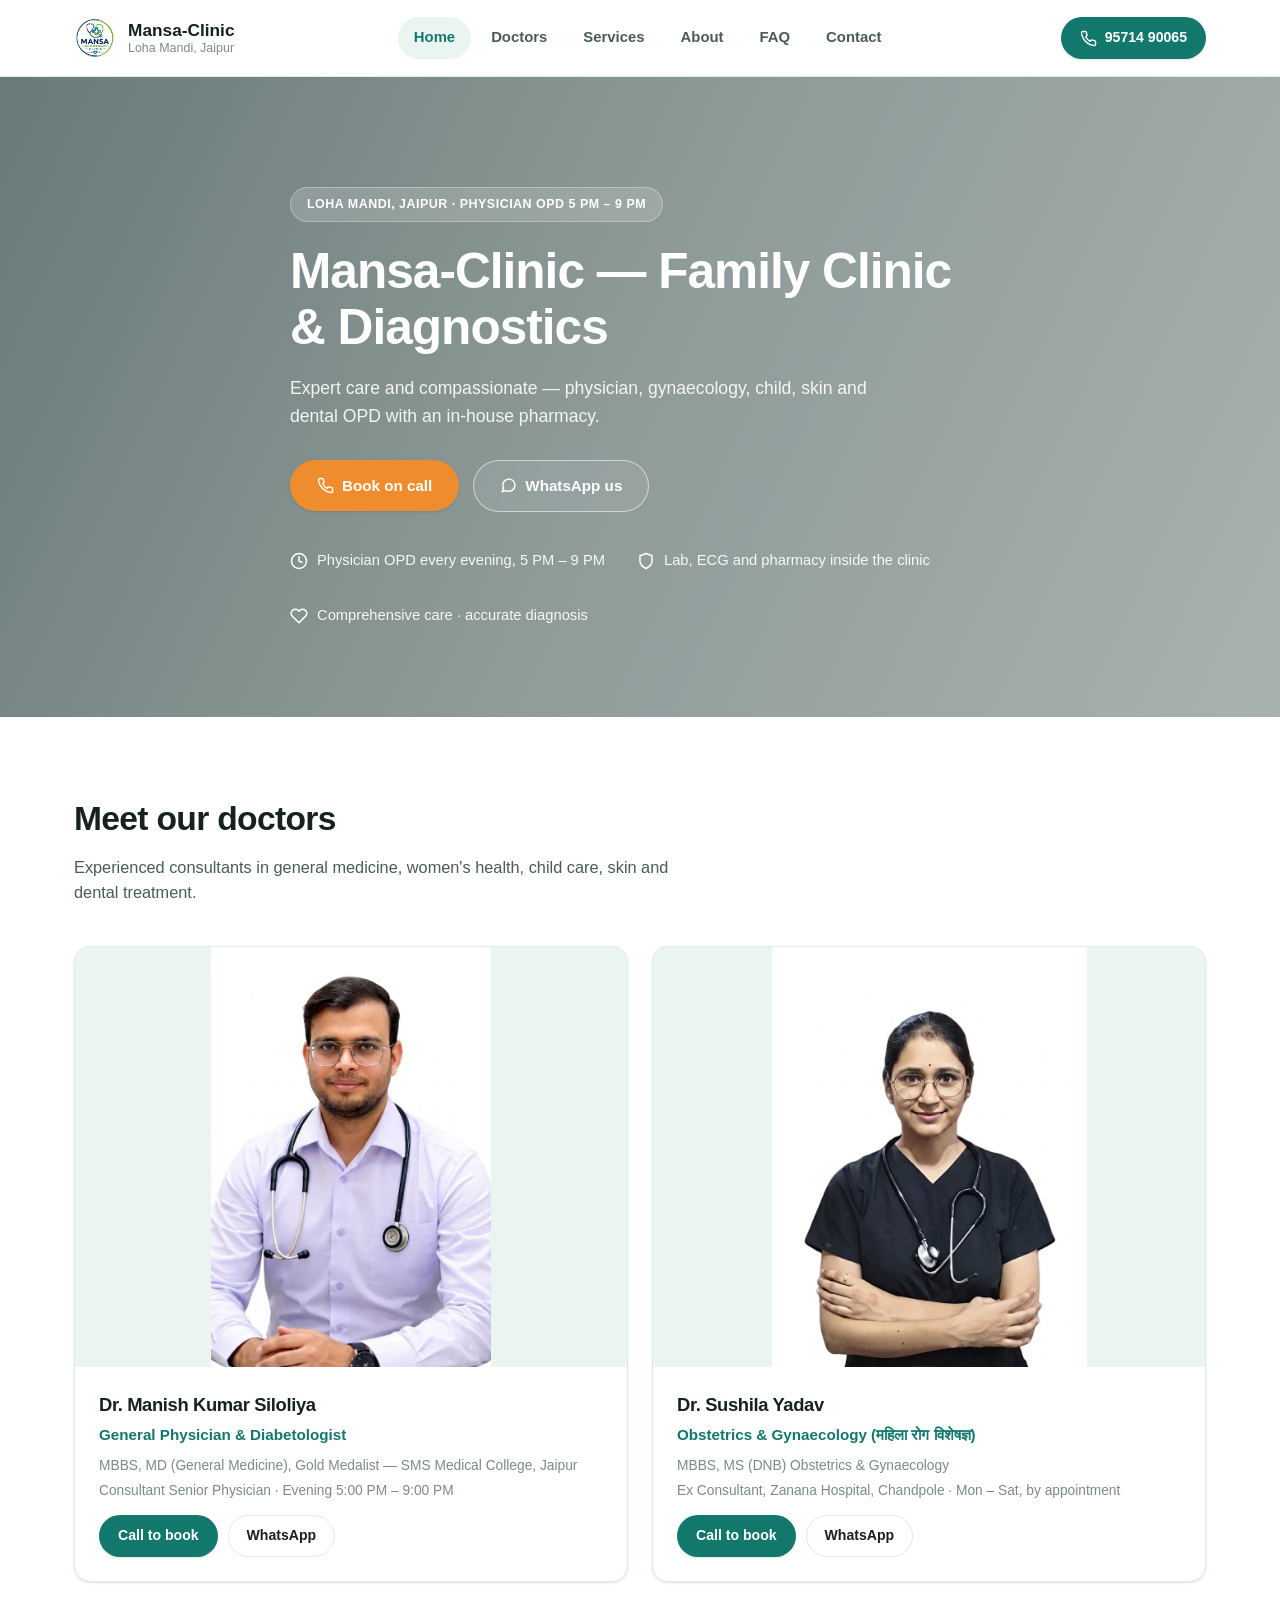
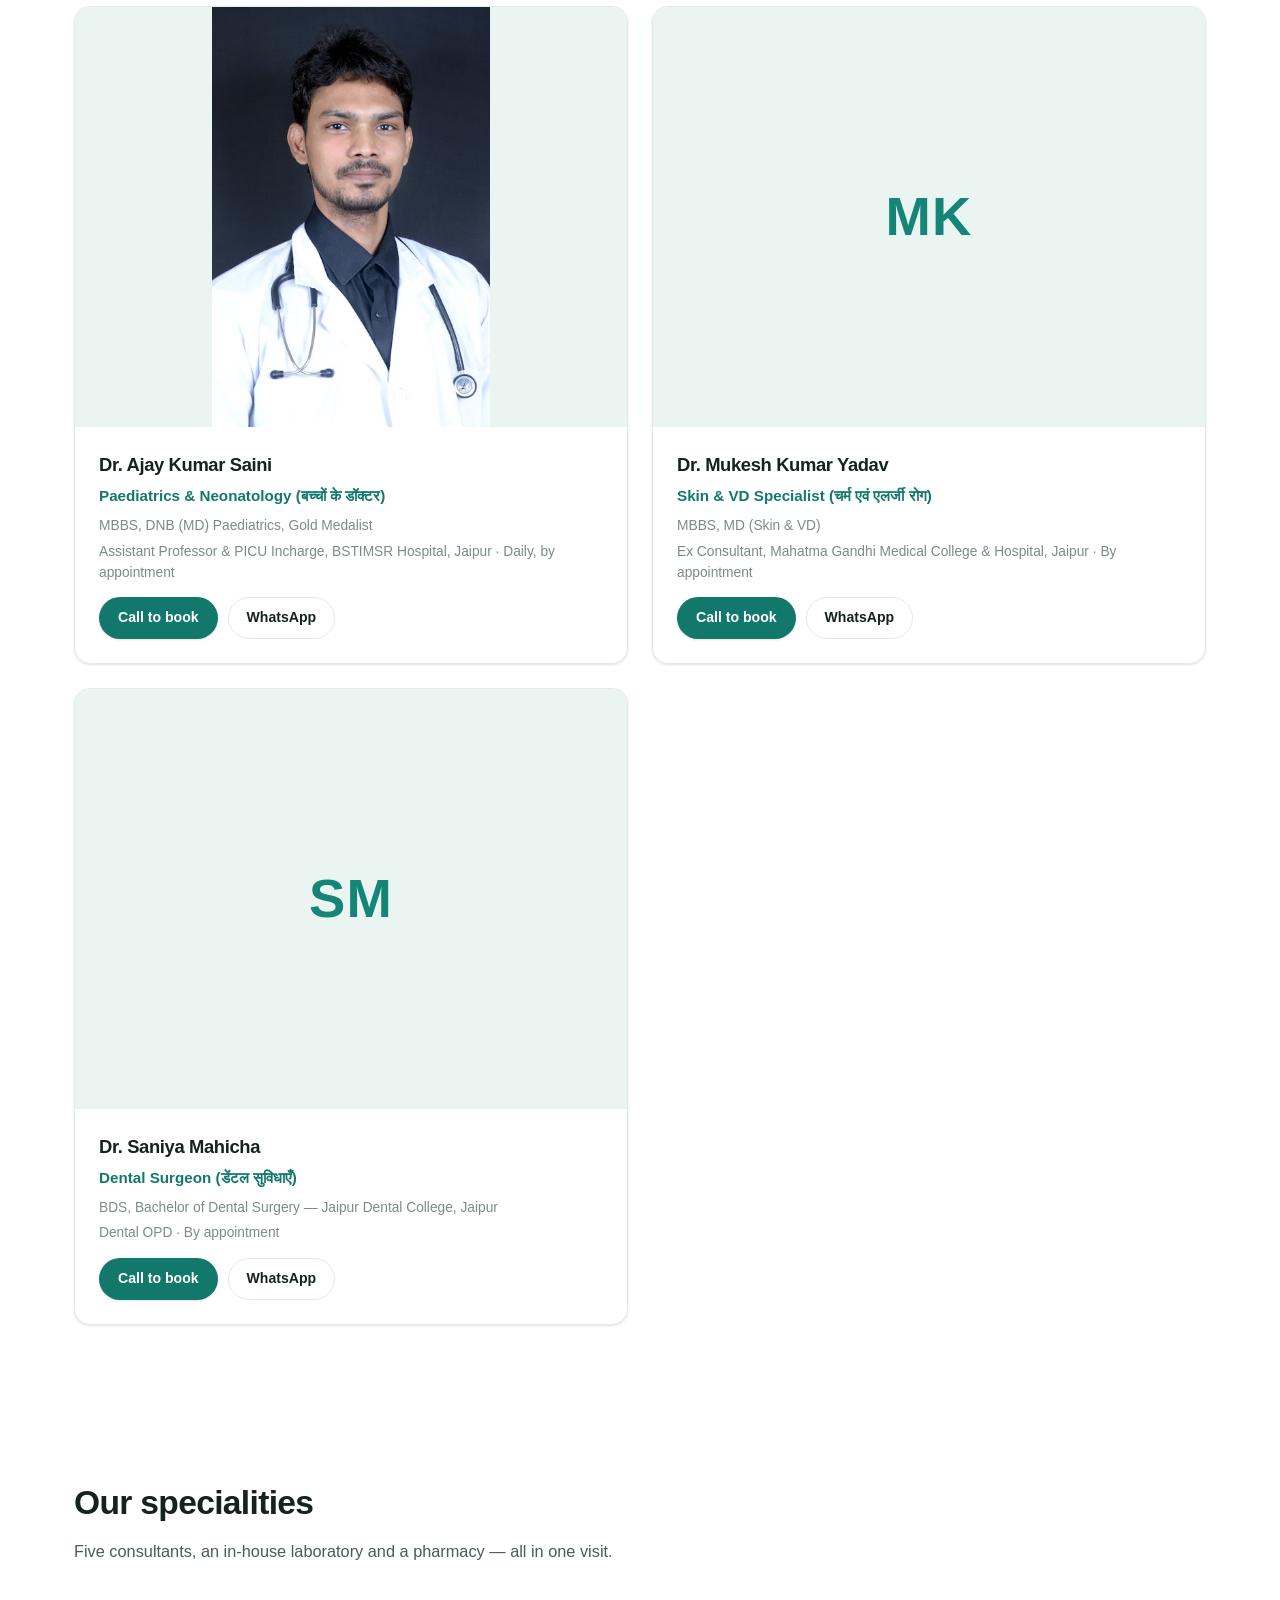
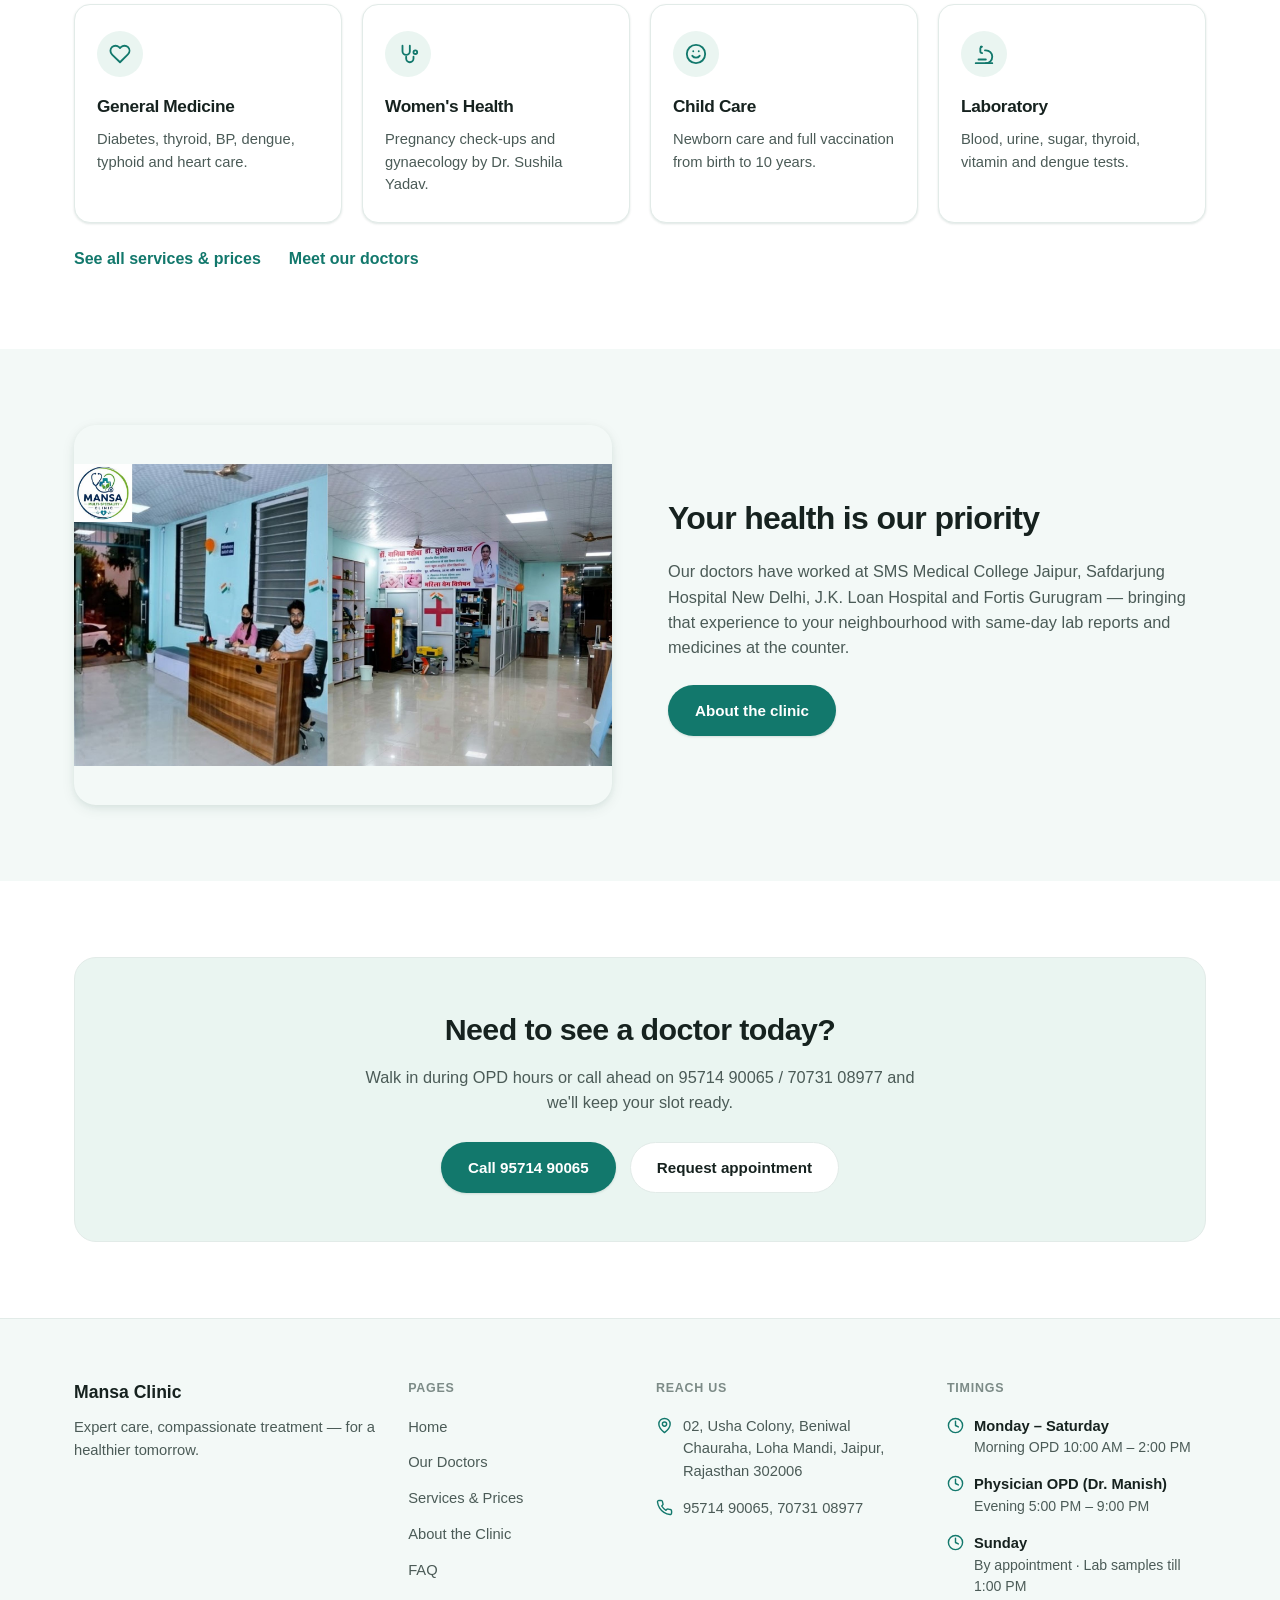
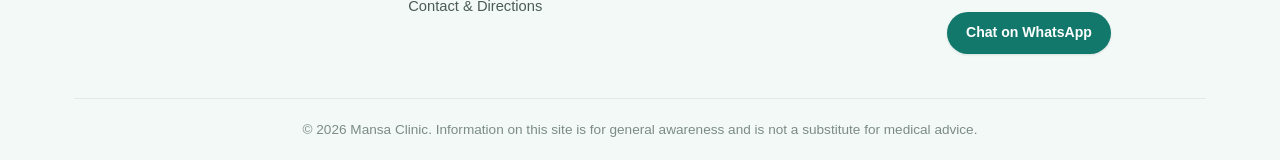
==== commit 2d8be92a: "Replace hero background image with responsive picture" ====
--- a/index.html
+++ b/index.html
@@ -48,7 +48,10 @@
 <!-- ===================== HERO ===================== -->
 <section class="hero">
 <div class="hero-bg">
-  <img src="assets/hero-bg.jpg" alt="" class="hero-bg-img">
+  <picture>
+    <source media="(max-width: 760px)" srcset="assets/hero-bg-mobile.jpg">
+    <img src="assets/hero-bg.jpg" alt="" class="hero-bg-img">
+  </picture>
 </div>
   <div class="container hero-content">
     <span class="hero-badge">Loha Mandi, Jaipur · Physician OPD 5 PM – 9 PM</span>
--- a/assets/style.css
+++ b/assets/style.css
@@ -344,10 +344,15 @@
 .hero-bg {
   position: absolute;
   inset: 0;
-  background-image: url('hero-bg.jpg');
-  background-size: contain;
-  background-position: center;
   z-index: 0;
+  overflow: hidden;
+}
+
+.hero-bg-img {
+  width: 100%;
+  height: 100%;
+  object-fit: contain;
+  display: block;
 }
 
 .hero-bg::after {
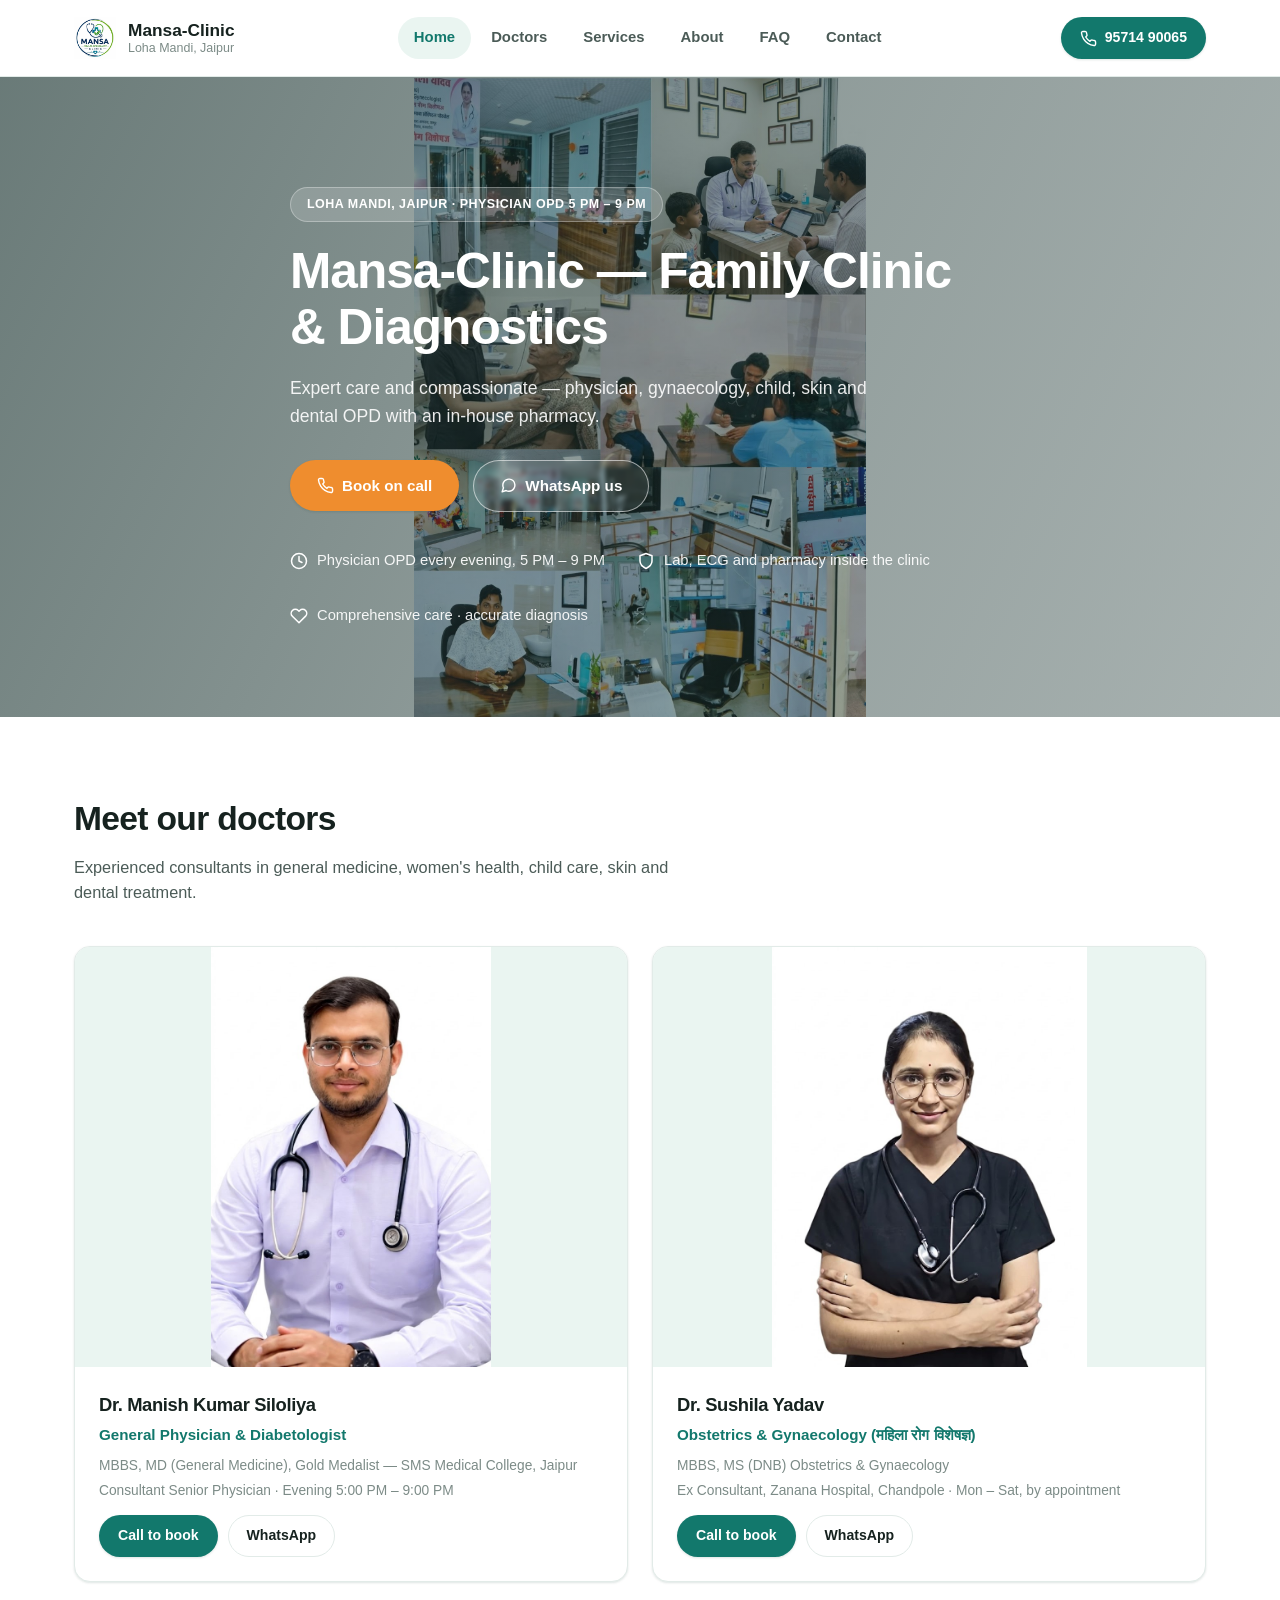
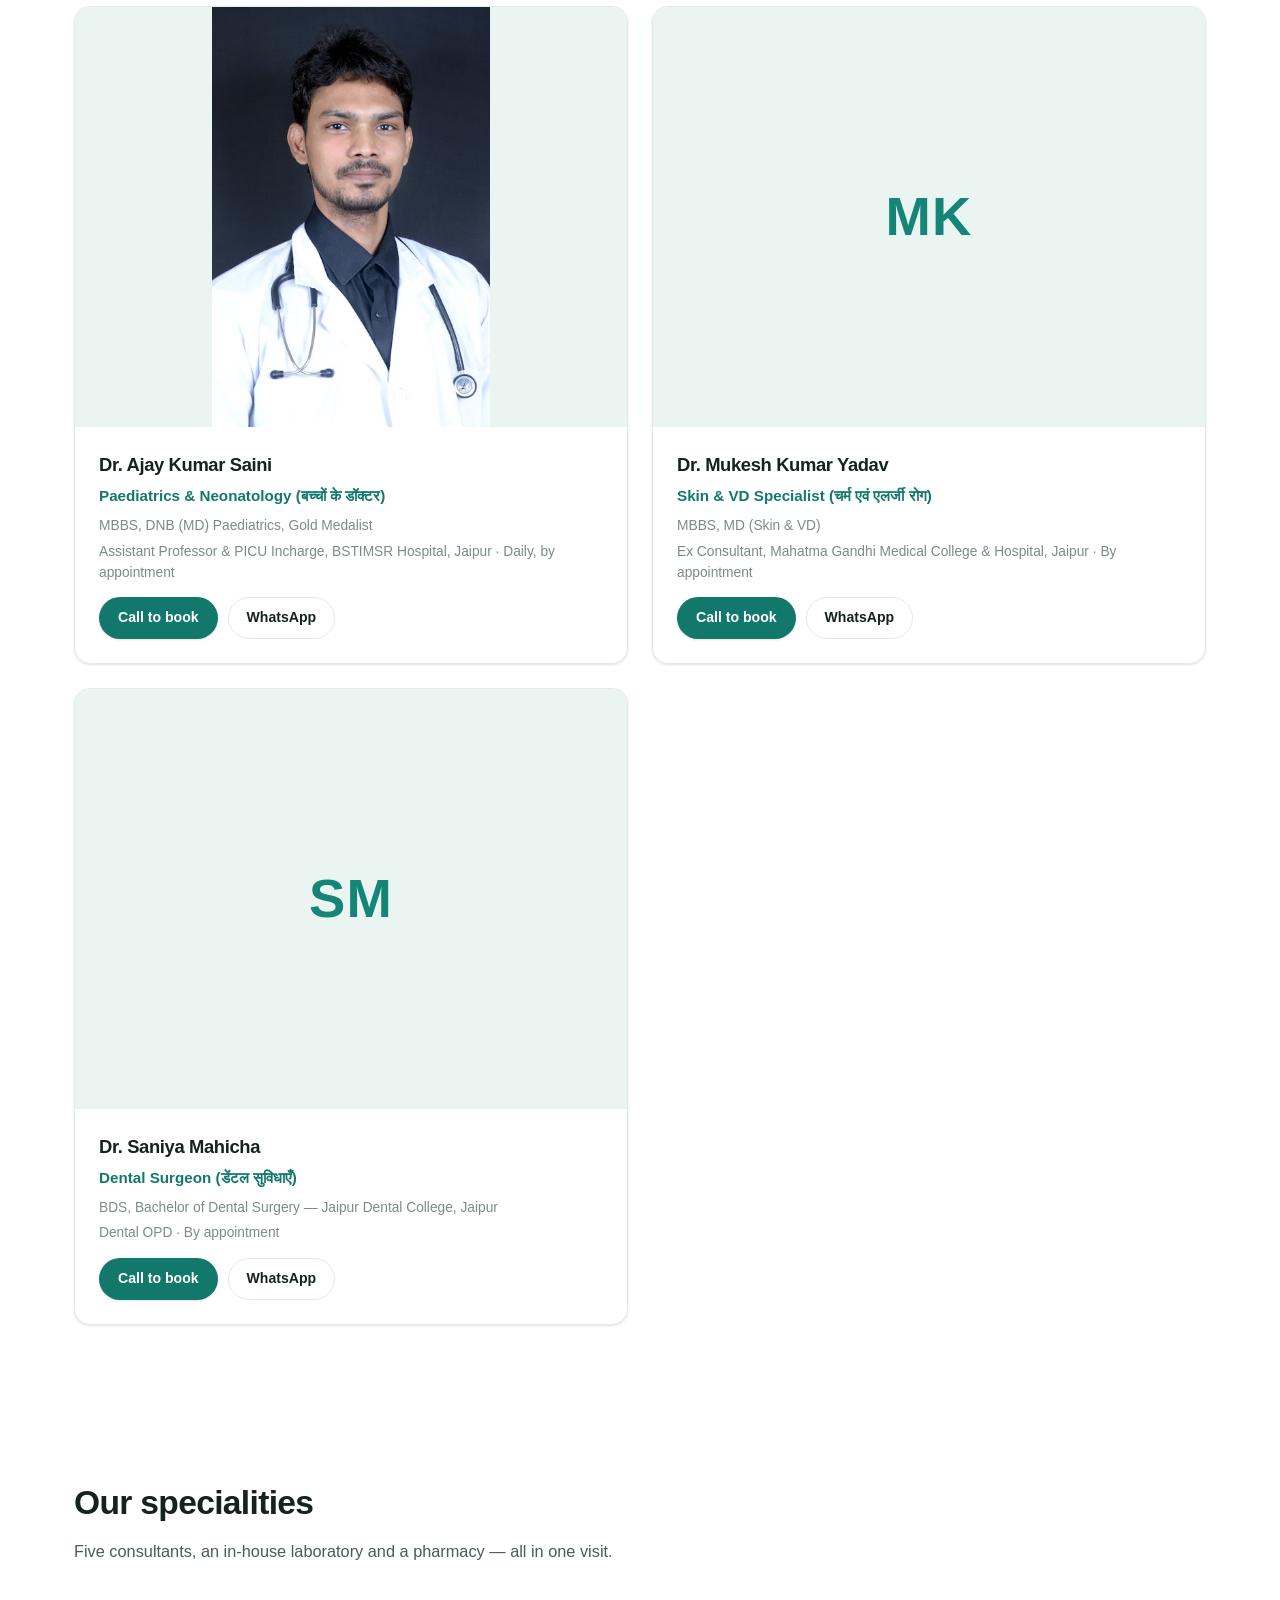
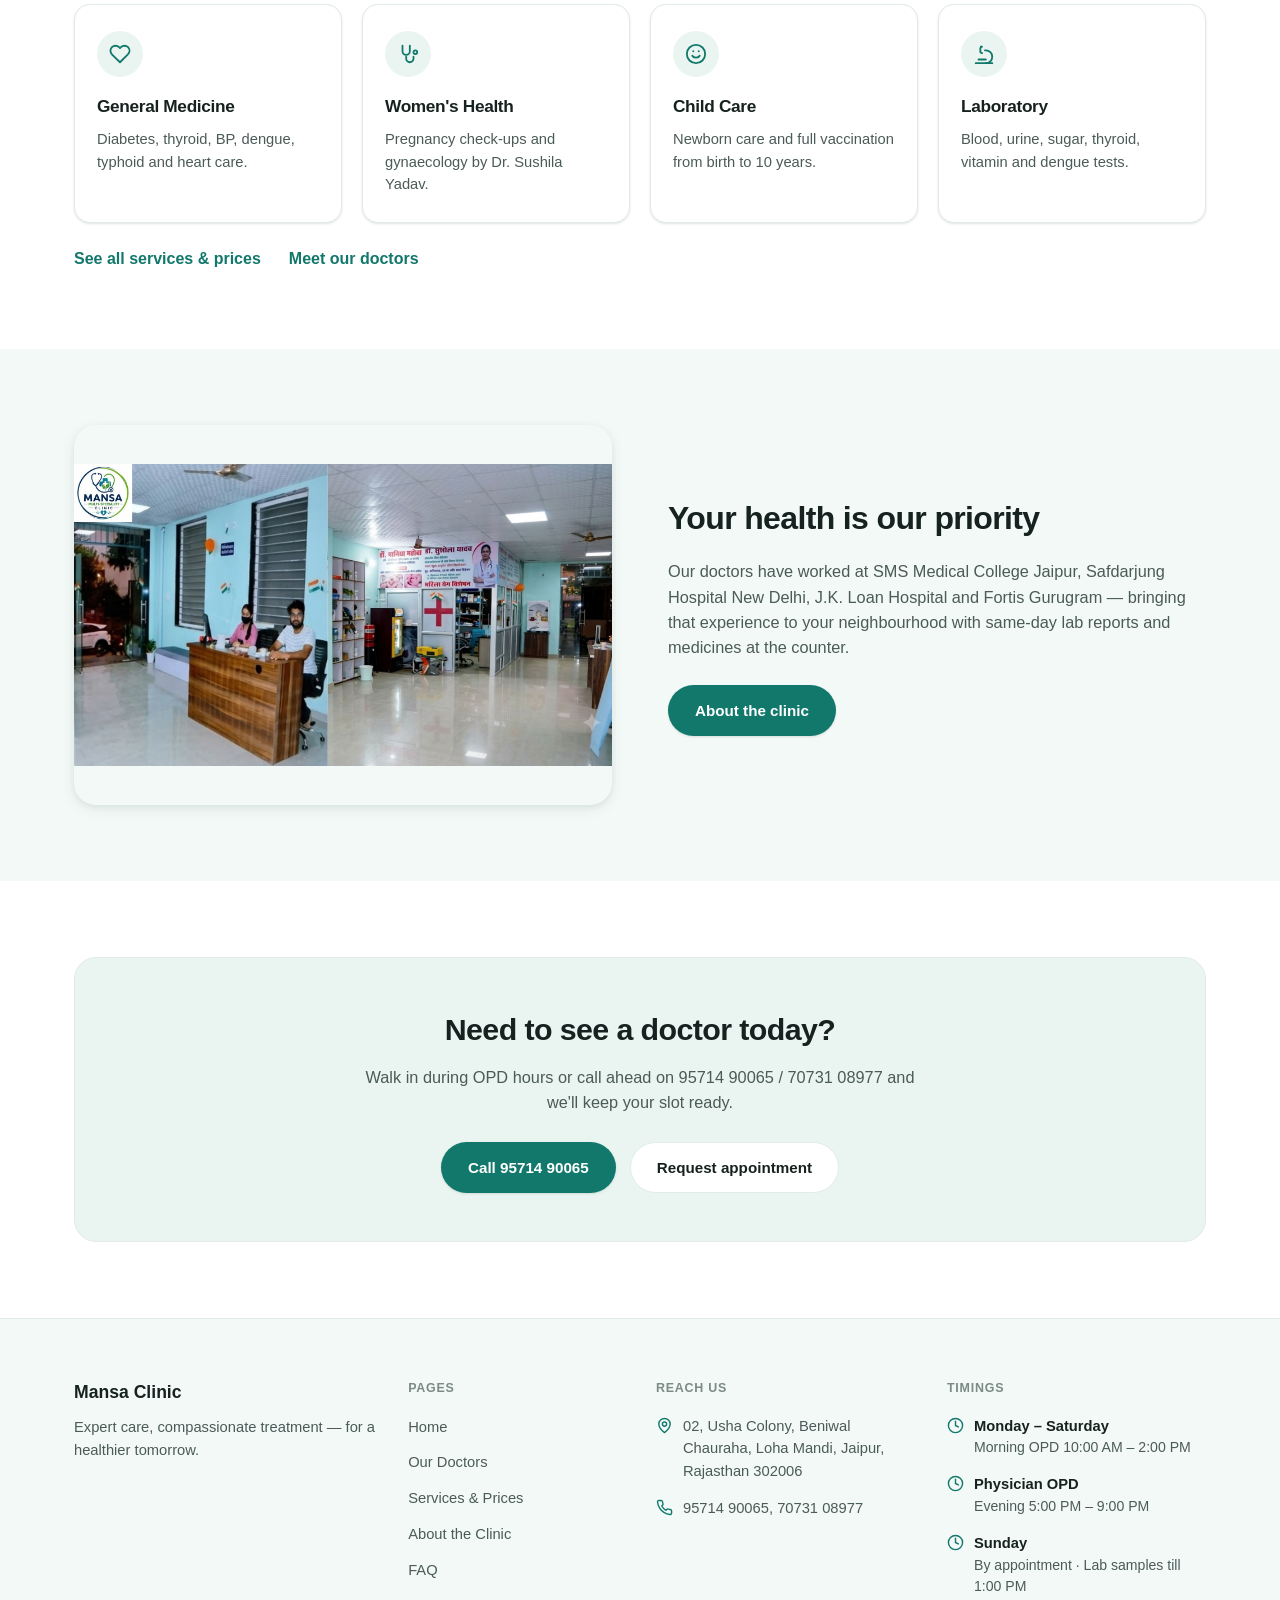
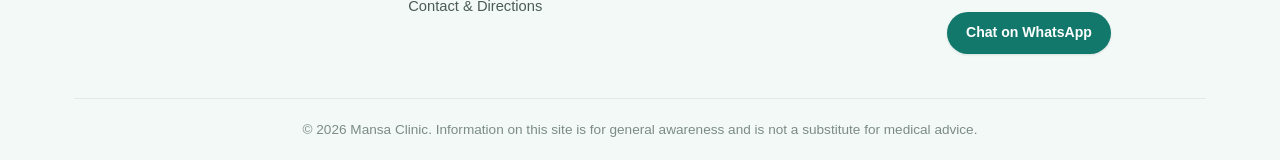
==== commit 07b9aeb4: "Remove physician name from OPD timing section" ====
--- a/index.html
+++ b/index.html
@@ -293,7 +293,7 @@
         </div>
         <div class="footer-timing">
           <svg viewBox="0 0 24 24" fill="none" stroke="currentColor" stroke-width="2" stroke-linecap="round" stroke-linejoin="round"><circle cx="12" cy="12" r="10"/><polyline points="12 6 12 12 16 14"/></svg>
-          <span><strong>Physician OPD (Dr. Manish)</strong><span>Evening 5:00 PM – 9:00 PM</span></span>
+          <span><strong>Physician OPD</strong><span>Evening 5:00 PM – 9:00 PM</span></span>
         </div>
         <div class="footer-timing">
           <svg viewBox="0 0 24 24" fill="none" stroke="currentColor" stroke-width="2" stroke-linecap="round" stroke-linejoin="round"><circle cx="12" cy="12" r="10"/><polyline points="12 6 12 12 16 14"/></svg>
--- a/assets/style.css
+++ b/assets/style.css
@@ -352,6 +352,7 @@
   width: 100%;
   height: 100%;
   object-fit: contain;
+  background-repeat: repeat;
   display: block;
 }
 
